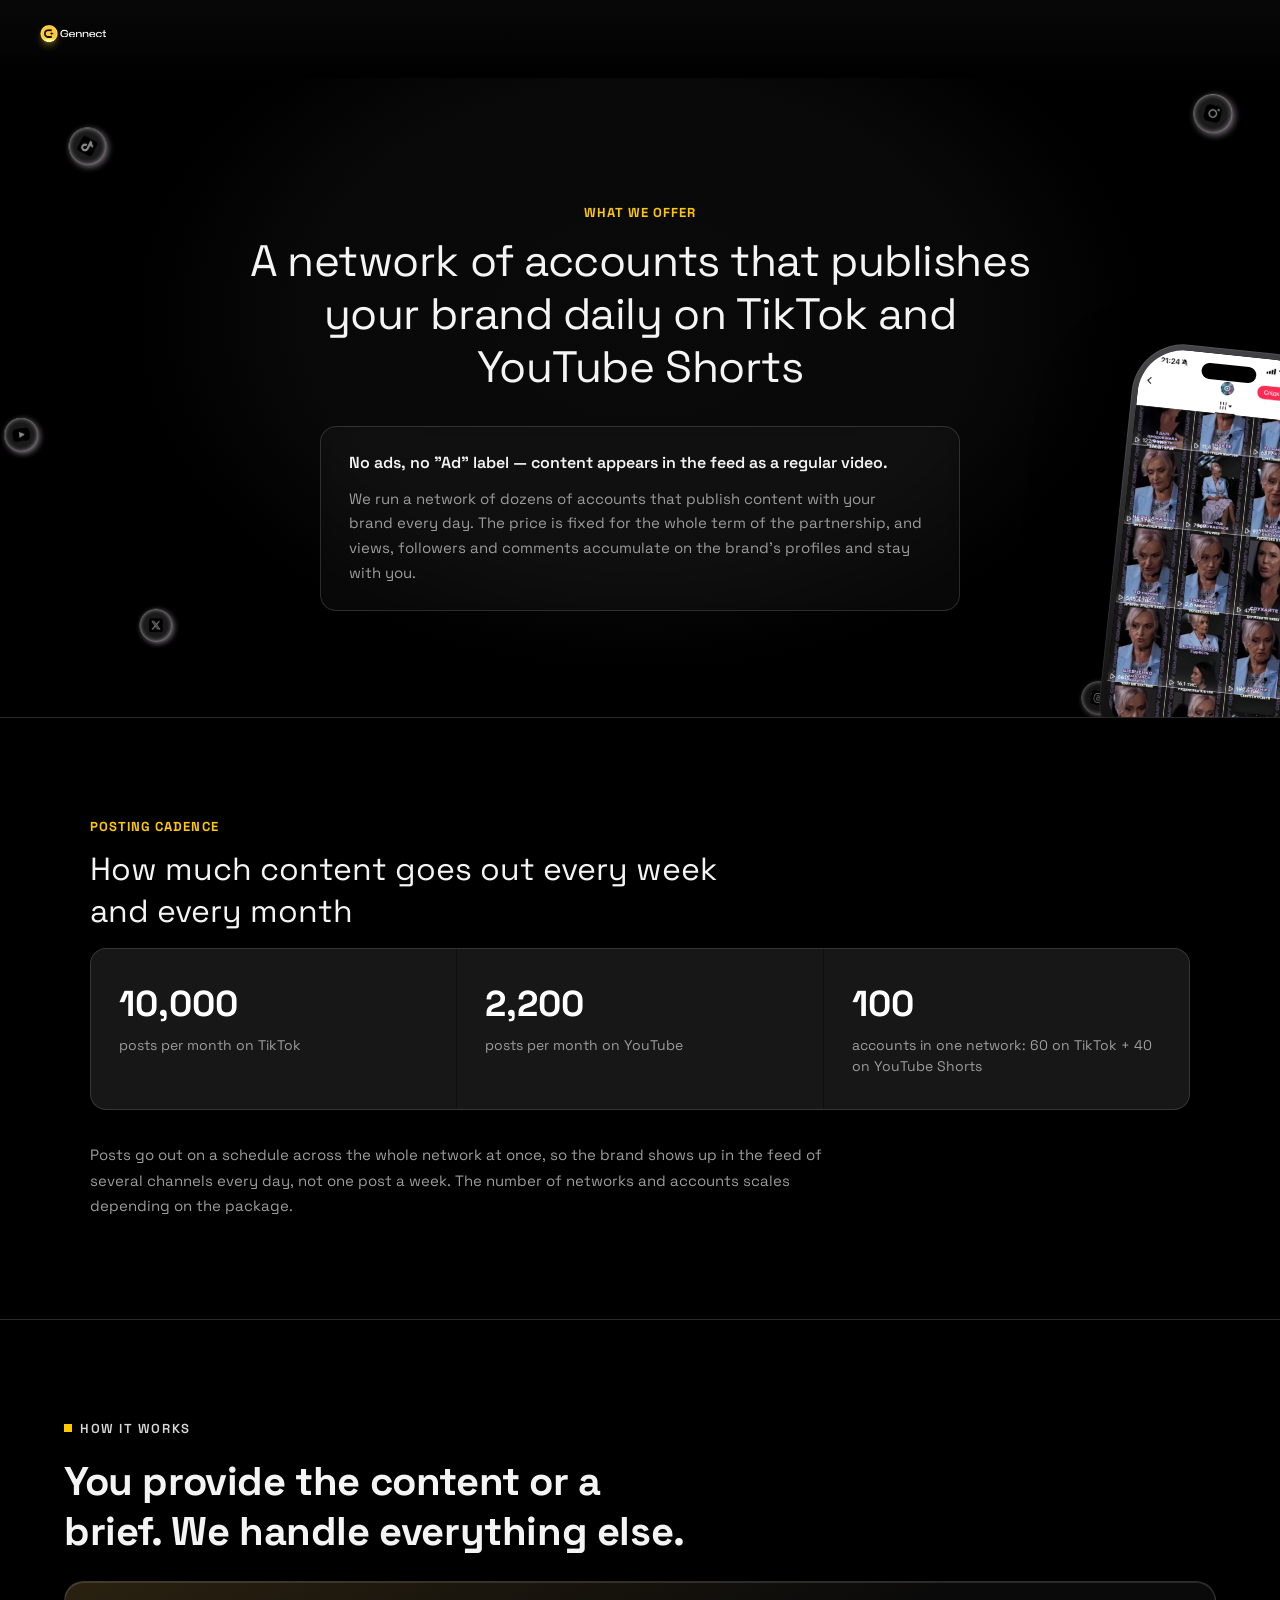
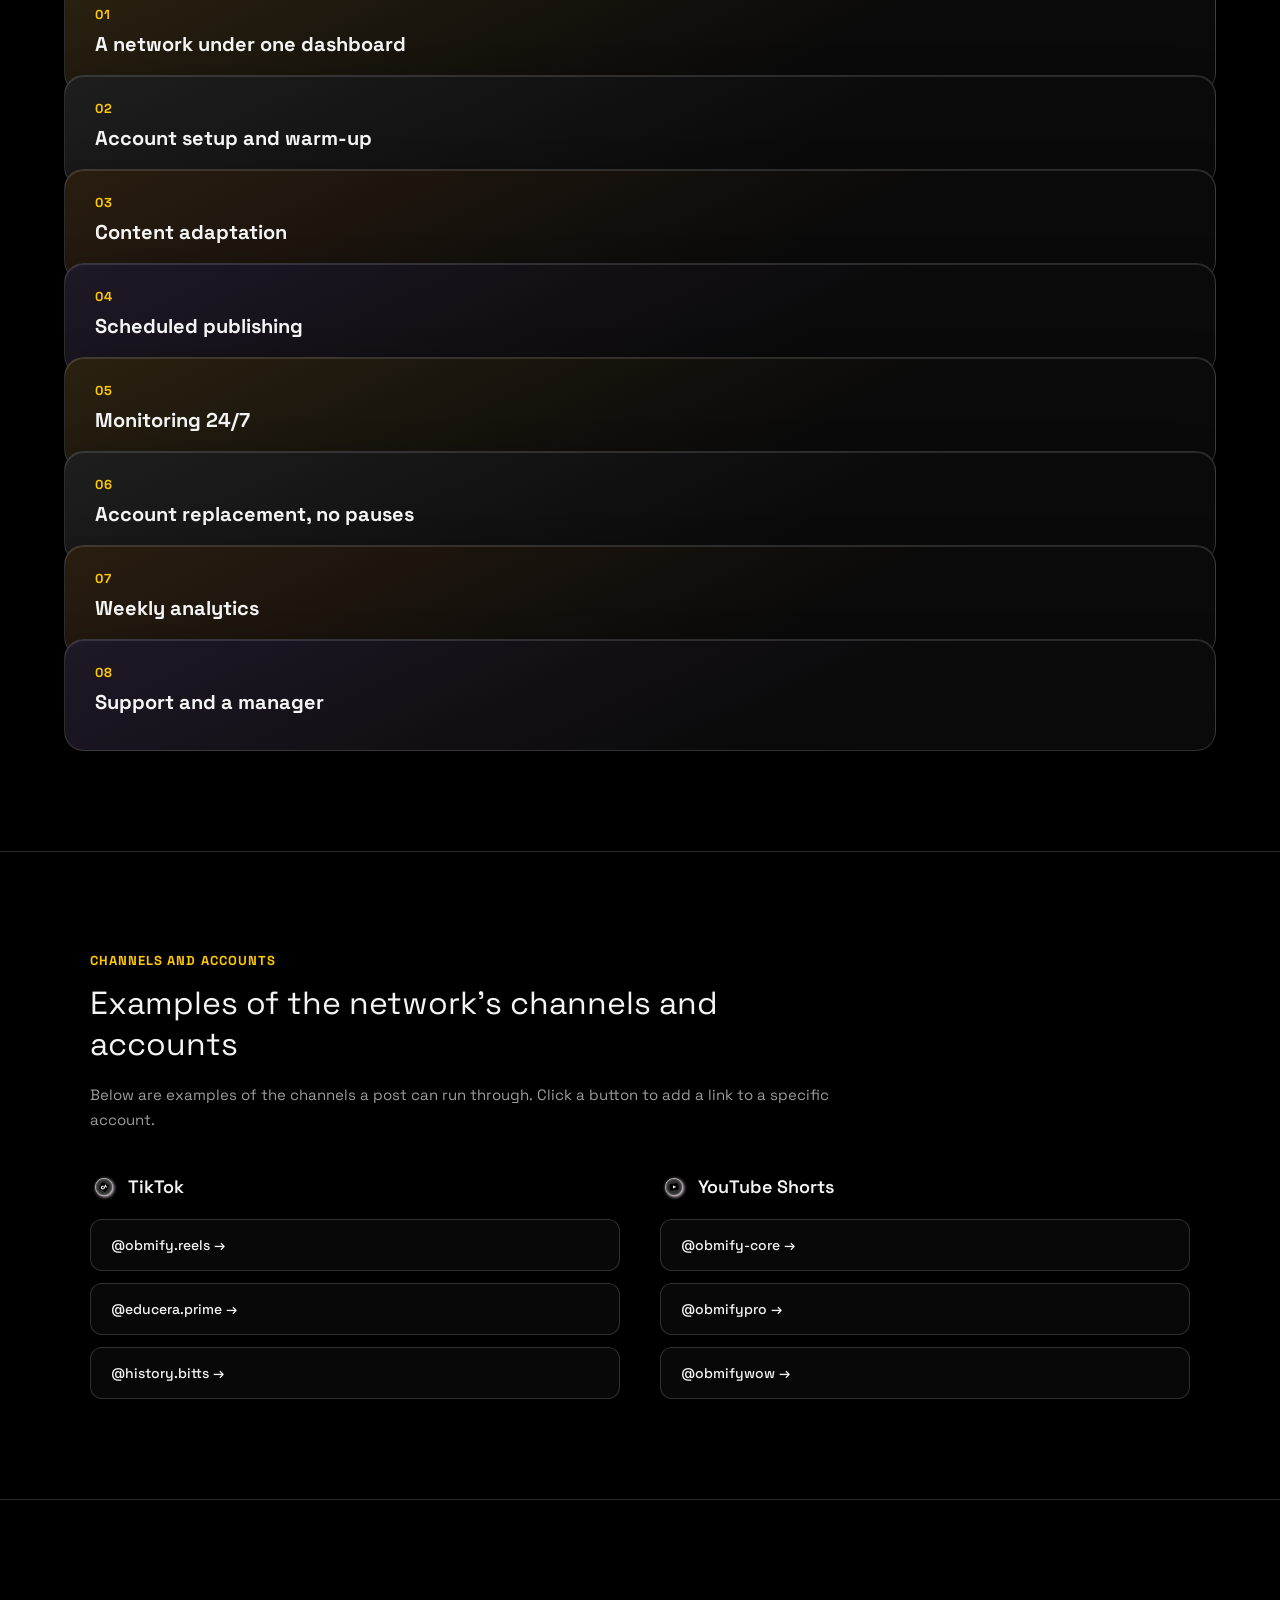
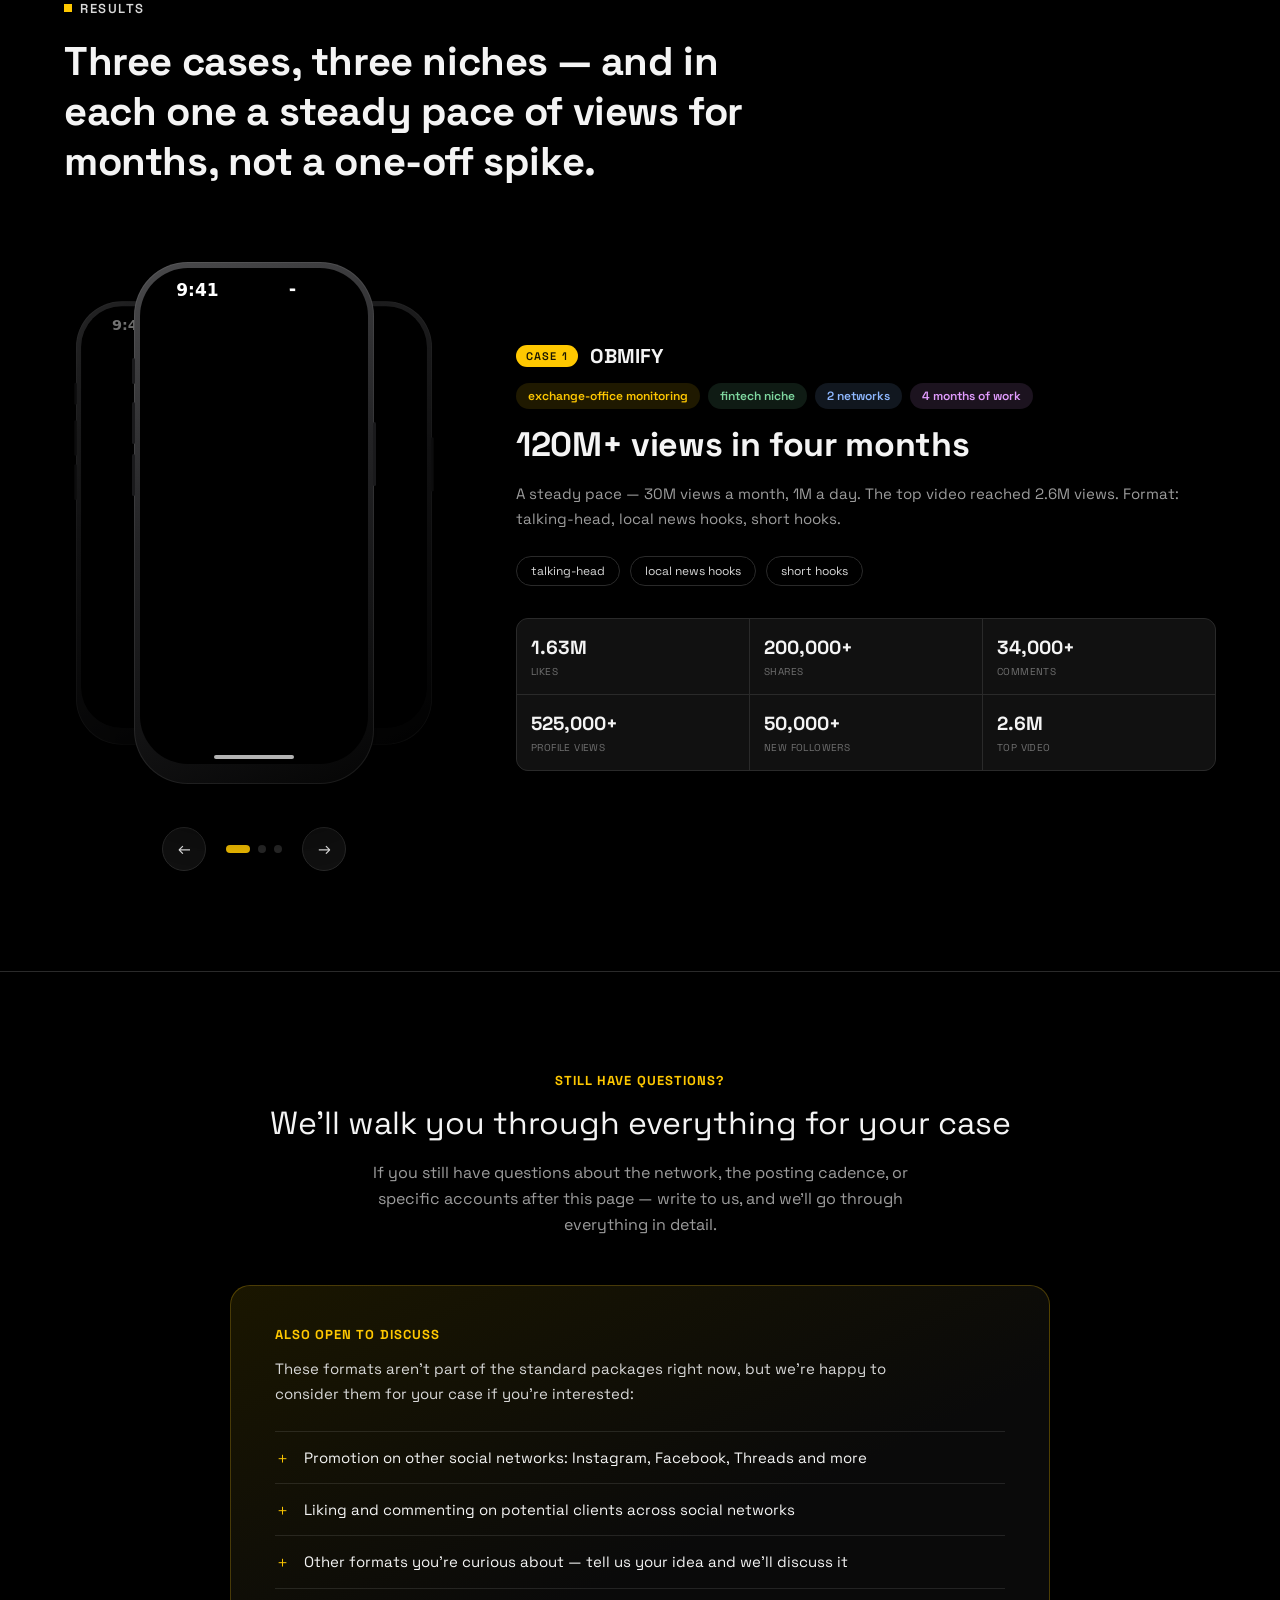
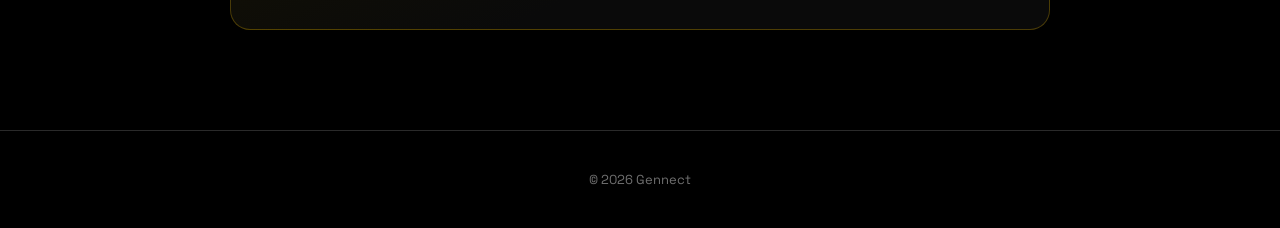
==== index.html @ 27c01707 "Move site to repo root for GitHub Pages" ====
<!DOCTYPE html>
<html lang="en">
<head>
<meta charset="utf-8">
<meta name="viewport" content="width=device-width, initial-scale=1">
<title>Gennect — TikTok &amp; YouTube Shorts Promotion Network</title>
<link rel="preconnect" href="https://fonts.googleapis.com">
<link rel="preconnect" href="https://fonts.gstatic.com" crossorigin>
<link href="https://fonts.googleapis.com/css2?family=Space+Grotesk:wght@400;500;600;700&display=swap" rel="stylesheet">
<link rel="stylesheet" href="styles.css">
</head>
<body>
<div class="page">

  <header class="gpe-header">
    <div class="header-inner">
      <img src="assets/logo.png" alt="Gennect" class="logo">
    </div>
  </header>

  <!-- HERO -->
  <section class="gpe-hero">
    <div class="hero-video-wrap">
      <video src="assets/hero-orb.mp4" autoplay loop muted playsinline class="hero-video"></video>
    </div>
    <div class="hero-icons" id="heroIcons">
      <div class="hero-icon" data-id="icon-tt"><img src="assets/icon-tt.png" alt=""></div>
      <div class="hero-icon" data-id="icon-ig"><img src="assets/icon-ig.png" alt=""></div>
      <div class="hero-icon" data-id="icon-yt"><img src="assets/icon-yt.png" alt=""></div>
      <div class="hero-icon" data-id="icon-fb"><img src="assets/icon-fb.png" alt=""></div>
      <div class="hero-icon" data-id="icon-x"><img src="assets/icon-x.png" alt=""></div>
      <div class="hero-icon" data-id="icon-threads"><img src="assets/icon-threads.png" alt=""></div>
    </div>
    <div class="hero-fade"></div>

    <div class="hero-phone-mock">
      <div class="ios-device" data-dark="true">
        <div class="ios-dynamic-island"></div>
        <div class="ios-status-bar">
          <span class="ios-time">9:41</span>
          <div class="ios-status-icons">
            <svg width="19" height="12" viewBox="0 0 19 12"><rect x="0" y="7.5" width="3.2" height="4.5" rx="0.7" fill="#fff"/><rect x="4.8" y="5" width="3.2" height="7" rx="0.7" fill="#fff"/><rect x="9.6" y="2.5" width="3.2" height="9.5" rx="0.7" fill="#fff"/><rect x="14.4" y="0" width="3.2" height="12" rx="0.7" fill="#fff"/></svg>
            <svg width="17" height="12" viewBox="0 0 17 12"><path d="M8.5 3.2C10.8 3.2 12.9 4.1 14.4 5.6L15.5 4.5C13.7 2.7 11.2 1.5 8.5 1.5C5.8 1.5 3.3 2.7 1.5 4.5L2.6 5.6C4.1 4.1 6.2 3.2 8.5 3.2Z" fill="#fff"/><path d="M8.5 6.8C9.9 6.8 11.1 7.3 12 8.2L13.1 7.1C11.8 5.9 10.2 5.1 8.5 5.1C6.8 5.1 5.2 5.9 3.9 7.1L5 8.2C5.9 7.3 7.1 6.8 8.5 6.8Z" fill="#fff"/><circle cx="8.5" cy="10.5" r="1.5" fill="#fff"/></svg>
            <svg width="27" height="13" viewBox="0 0 27 13"><rect x="0.5" y="0.5" width="23" height="12" rx="3.5" stroke="#fff" stroke-opacity="0.35" fill="none"/><rect x="2" y="2" width="20" height="9" rx="2" fill="#fff"/><path d="M25 4.5V8.5C25.8 8.2 26.5 7.2 26.5 6.5C26.5 5.8 25.8 4.8 25 4.5Z" fill="#fff" fill-opacity="0.4"/></svg>
          </div>
        </div>
        <div class="ios-content">
          <img src="assets/hero-phone-screenshot.png" alt="Gennect app screenshot">
        </div>
        <div class="ios-home-indicator"><span></span></div>
      </div>
    </div>

    <div class="hero-copy">
      <div class="eyebrow">WHAT WE OFFER</div>
      <h1 class="gpe-hero-h1">A network of accounts that publishes your brand daily on TikTok and YouTube Shorts</h1>
      <div class="hero-quote">
        <p class="hero-quote-lead">No ads, no "Ad" label — content appears in the feed as a regular video.</p>
        <p class="hero-quote-body">We run a network of dozens of accounts that publish content with your brand every day. The price is fixed for the whole term of the partnership, and views, followers and comments accumulate on the brand's profiles and stay with you.</p>
      </div>
    </div>
  </section>

  <!-- CADENCE -->
  <section class="gpe-section cadence-section">
    <div class="section-inner">
      <div class="eyebrow">POSTING CADENCE</div>
      <h2 class="section-h2 cadence-h2">How much content goes out every week and every month</h2>
      <div class="gpe-grid-3 cadence-grid">
        <div class="cadence-card">
          <div class="cadence-num">10,000</div>
          <div class="cadence-label">posts per month on TikTok</div>
        </div>
        <div class="cadence-card">
          <div class="cadence-num">2,200</div>
          <div class="cadence-label">posts per month on YouTube</div>
        </div>
        <div class="cadence-card">
          <div class="cadence-num">100</div>
          <div class="cadence-label">accounts in one network: 60 on TikTok + 40 on YouTube Shorts</div>
        </div>
      </div>
      <p class="cadence-footnote">Posts go out on a schedule across the whole network at once, so the brand shows up in the feed of several channels every day, not one post a week. The number of networks and accounts scales depending on the package.</p>
    </div>
  </section>

  <!-- HOW IT WORKS -->
  <section id="how" class="gpe-section how-section">
    <div class="section-inner-wide">
      <div class="how-head">
        <div class="kicker"><span class="kicker-dot"></span><span class="kicker-text">HOW IT WORKS</span></div>
        <h2 class="section-h2-lg">You provide the content or a brief. We handle everything else.</h2>
      </div>
      <div class="how-stack" id="howStack"></div>
    </div>
  </section>

  <!-- CHANNELS -->
  <section class="gpe-section channels-section">
    <div class="section-inner">
      <div class="eyebrow">CHANNELS AND ACCOUNTS</div>
      <h2 class="section-h2 cadence-h2">Examples of the network's channels and accounts</h2>
      <p class="channels-desc">Below are examples of the channels a post can run through. Click a button to add a link to a specific account.</p>
      <div class="gpe-grid-2 channels-grid">
        <div>
          <div class="channel-head"><img src="assets/icon-tt.png" alt=""><span>TikTok</span></div>
          <div class="channel-links">
            <a href="https://www.tiktok.com/@obmify.reels" target="_blank" rel="noopener noreferrer">@obmify.reels →</a>
            <a href="https://www.tiktok.com/@educera.prime" target="_blank" rel="noopener noreferrer">@educera.prime →</a>
            <a href="https://www.tiktok.com/@history.bitts" target="_blank" rel="noopener noreferrer">@history.bitts →</a>
          </div>
        </div>
        <div>
          <div class="channel-head"><img src="assets/icon-yt.png" alt=""><span>YouTube Shorts</span></div>
          <div class="channel-links">
            <a href="https://youtube.com/@obmify-core?si=LIQifD5f63Yjq5cV" target="_blank" rel="noopener noreferrer">@obmify-core →</a>
            <a href="https://youtube.com/@obmifypro" target="_blank" rel="noopener noreferrer">@obmifypro →</a>
            <a href="https://youtube.com/@obmifywow" target="_blank" rel="noopener noreferrer">@obmifywow →</a>
          </div>
        </div>
      </div>
    </div>
  </section>

  <!-- CASES -->
  <section id="cases" class="gpe-section cases-section">
    <div class="section-inner-wide">
      <div class="kicker"><span class="kicker-dot"></span><span class="kicker-text">RESULTS</span></div>
      <h2 class="section-h2-lg cases-h2">Three cases, three niches — and in each one a steady pace of views for months, not a one-off spike.</h2>

      <div class="gpe-cases-grid">
        <div>
          <div class="phones-stage" id="phonesStage"></div>
          <div class="cases-nav">
            <button class="nav-btn" id="prevCase" aria-label="Previous case">←</button>
            <div class="dots" id="dots"></div>
            <button class="nav-btn" id="nextCase" aria-label="Next case">→</button>
          </div>
        </div>

        <div class="case-detail" id="caseDetail"></div>
      </div>
    </div>
  </section>

  <!-- CLOSING CTA -->
  <section class="gpe-section closing-section">
    <div class="closing-intro">
      <div class="eyebrow">STILL HAVE QUESTIONS?</div>
      <h2 class="section-h2 cadence-h2">We'll walk you through everything for your case</h2>
      <p class="closing-desc">If you still have questions about the network, the posting cadence, or specific accounts after this page — write to us, and we'll go through everything in detail.</p>
    </div>
    <div class="closing-card">
      <div class="eyebrow">ALSO OPEN TO DISCUSS</div>
      <p class="closing-card-desc">These formats aren't part of the standard packages right now, but we're happy to consider them for your case if you're interested:</p>
      <div class="closing-list">
        <div class="closing-item"><span class="plus">＋</span><span>Promotion on other social networks: Instagram, Facebook, Threads and more</span></div>
        <div class="closing-item"><span class="plus">＋</span><span>Liking and commenting on potential clients across social networks</span></div>
        <div class="closing-item closing-item-last"><span class="plus">＋</span><span>Other formats you're curious about — tell us your idea and we'll discuss it</span></div>
      </div>
    </div>
  </section>

  <footer class="footer">
    <div class="footer-copy">© 2026 Gennect</div>
  </footer>

</div>
<script src="script.js"></script>
</body>
</html>
---- styles.css ----
:root {
  --bg: #0A0A0A;
  --card: #151515;
  --border: #2A2A2A;
  --accent: #FFC800;
  --accent-hover: #FFDD4D;
  --text-1: #F4F4F4;
  --text-2: #CFCFCF;
  --text-3: #9C9C9C;
  --text-4: #6F6F6F;
}

* { box-sizing: border-box; font-family: 'Space Grotesk', sans-serif; }

html { scroll-behavior: smooth; }

body {
  margin: 0;
  background: #000000;
  overflow-x: hidden;
}

a { color: var(--accent); text-decoration: none; }
a:hover { color: var(--accent-hover); }
::selection { background: rgba(255, 200, 0, 0.35); }

@keyframes gpeCaseIn {
  from { opacity: 0; transform: translateY(14px); }
  to { opacity: 1; transform: translateY(0); }
}

.page { background: #000000; color: var(--text-1); min-height: 100vh; }

.eyebrow {
  font-size: 13px;
  font-weight: 700;
  letter-spacing: 0.08em;
  color: var(--accent);
  margin-bottom: 14px;
}

.kicker { display: flex; align-items: center; gap: 8px; margin-bottom: 20px; }
.kicker-dot { width: 8px; height: 8px; background: var(--accent); display: inline-block; }
.kicker-text { font-size: 13px; font-weight: 600; letter-spacing: 0.12em; color: #D8D8D8; }

.gpe-grid-3 { display: grid; grid-template-columns: repeat(3, 1fr); }
.gpe-grid-2 { display: grid; grid-template-columns: 1fr 1fr; }
.gpe-cases-grid { display: grid; grid-template-columns: 380px 1fr; gap: 72px; align-items: center; }

.section-inner { max-width: 1100px; margin: 0 auto; }
.section-inner-wide { max-width: 1280px; margin: 0 auto; }

.gpe-section { padding: 100px 64px; }

.section-h2 {
  font-size: 32px;
  font-weight: 400;
  margin: 0 0 40px;
  max-width: 640px;
  line-height: 1.3;
}
.cadence-h2 { margin-bottom: 16px; }

.section-h2-lg {
  font-size: 40px;
  font-weight: 700;
  letter-spacing: -0.01em;
  margin: 0;
  max-width: 640px;
  line-height: 1.25;
  text-wrap: pretty;
}

/* HEADER */
.gpe-header {
  position: sticky;
  top: 0;
  z-index: 20;
  padding: 0 32px;
  background: linear-gradient(to bottom, rgba(10, 10, 10, 0.7) 0%, rgba(10, 10, 10, 0.4) 60%, transparent 100%);
  backdrop-filter: blur(6px);
}
.header-inner {
  max-width: 1280px;
  margin: 0 auto;
  display: flex;
  align-items: center;
  justify-content: space-between;
  padding: 22px 0;
  flex-wrap: wrap;
  gap: 12px;
}
.logo { height: 34px; width: auto; object-fit: contain; display: block; pointer-events: none; }

/* HERO */
.gpe-hero {
  position: relative;
  padding: 120px 32px 100px;
  min-height: 640px;
  display: flex;
  align-items: center;
  justify-content: center;
  text-align: center;
  border-bottom: 1px solid var(--border);
  overflow: hidden;
}
.hero-video-wrap {
  position: absolute;
  top: 0;
  left: 50%;
  width: 1400px;
  height: 100%;
  transform: translateX(-50%);
  overflow: hidden;
  pointer-events: none;
  z-index: 0;
}
.hero-video { width: 100%; height: 100%; object-fit: cover; object-position: center; }
.hero-icons { position: absolute; top: 0; left: 0; width: 100%; height: 100%; pointer-events: none; z-index: 0; }
.hero-icon {
  position: absolute;
  will-change: transform;
}
.hero-icon img { width: 100%; height: 100%; display: block; opacity: 0.55; }
.hero-fade {
  position: absolute;
  top: -40px;
  left: 50%;
  width: 1100px;
  height: 800px;
  transform: translateX(-50%);
  background: radial-gradient(ellipse 52% 50% at 50% 35%, rgba(10, 10, 10, 0.97) 0%, rgba(10, 10, 10, 0.85) 60%, transparent 88%);
  pointer-events: none;
  z-index: 0;
}
.hero-phone-mock {
  position: absolute;
  right: -25px;
  bottom: -43px;
  width: 190px;
  box-sizing: border-box;
  padding: 6px;
  border-radius: 52px;
  background: linear-gradient(155deg, #4a4a4c, #232325 45%, #050505 100%);
  box-shadow: 0 40px 80px rgba(0, 0, 0, 0.55), inset 0 0 0 1px rgba(255, 255, 255, 0.08);
  transform: rotate(6deg);
  z-index: 1;
  pointer-events: none;
  aspect-ratio: 190 / 412;
}
.hero-copy { position: relative; z-index: 1; max-width: 820px; margin: 0 auto; }
.gpe-hero-h1 {
  font-size: 44px;
  line-height: 1.2;
  font-weight: 400;
  letter-spacing: -0.01em;
  margin: 0;
  text-wrap: pretty;
}
.hero-quote {
  margin: 32px auto 0;
  max-width: 640px;
  padding: 24px 28px;
  border: 1px solid rgba(255, 255, 255, 0.14);
  border-radius: 16px;
  background: rgba(255, 255, 255, 0.03);
  backdrop-filter: blur(6px);
  text-align: left;
}
.hero-quote-lead { font-size: 16px; font-weight: 600; line-height: 1.5; color: var(--text-1); margin: 0 0 12px; text-wrap: pretty; }
.hero-quote-body { font-size: 15px; font-weight: 400; line-height: 1.65; color: var(--text-3); margin: 0; text-wrap: pretty; }

/* iOS device frame */
.ios-device {
  width: 100%;
  aspect-ratio: 402 / 874;
  border-radius: 46px;
  overflow: hidden;
  position: relative;
  background: #000;
  font-family: -apple-system, system-ui, sans-serif;
  -webkit-font-smoothing: antialiased;
}
.ios-dynamic-island {
  position: absolute;
  top: 2.5%;
  left: 50%;
  transform: translateX(-50%);
  width: 31%;
  height: 4.2%;
  border-radius: 24px;
  background: #000;
  z-index: 50;
}
.ios-status-bar {
  position: absolute;
  top: 0; left: 0; right: 0;
  z-index: 10;
  display: flex;
  gap: 25%;
  align-items: center;
  justify-content: center;
  padding: 5% 6% 4.3%;
  box-sizing: border-box;
}
.ios-time { font-family: -apple-system, "SF Pro", system-ui; font-weight: 590; font-size: clamp(9px, 4.2vw, 17px); line-height: 22px; color: #fff; }
.ios-status-icons { display: flex; align-items: center; gap: 4%; }
.ios-status-icons svg { width: 12%; height: auto; max-width: 27px; }
.ios-content { position: absolute; inset: 0; }
.ios-content img, .ios-content video { width: 100%; height: 100%; object-fit: cover; display: block; }
.ios-home-indicator {
  position: absolute; bottom: 0; left: 0; right: 0; z-index: 60;
  height: 8%; display: flex; justify-content: center; align-items: flex-end;
  padding-bottom: 2%; pointer-events: none;
}
.ios-home-indicator span { width: 35%; height: 4px; border-radius: 100px; background: rgba(255, 255, 255, 0.7); display: block; }

/* CADENCE */
.cadence-section { border-bottom: 1px solid var(--border); }
.cadence-grid {
  gap: 1px;
  background: rgba(255, 255, 255, 0.06);
  border: 1px solid rgba(255, 255, 255, 0.16);
  border-radius: 16px;
  overflow: hidden;
}
.cadence-card { background: rgba(255, 255, 255, 0.03); padding: 32px 28px; }
.cadence-num { font-size: 36px; font-weight: 700; color: #FFFFFF; }
.cadence-label { font-size: 14px; color: var(--text-3); margin-top: 8px; line-height: 1.5; }
.cadence-footnote { font-size: 15px; line-height: 1.7; color: var(--text-3); max-width: 760px; margin: 32px 0 0; }

/* HOW IT WORKS */
.how-section { position: relative; border-bottom: 1px solid var(--border); background: #000000; }
.how-head { margin-bottom: 24px; }
.how-stack { display: flex; flex-direction: column; margin-top: 24px; }
.how-item {
  position: relative;
  border-radius: 20px;
  border: 1px solid rgba(255, 255, 255, 0.14);
  box-shadow: 0 20px 40px rgba(0, 0, 0, 0.6), inset 0 1px 0 rgba(255, 255, 255, 0.12);
  overflow: hidden;
  transition: height 0.4s cubic-bezier(.22, .9, .32, 1);
  cursor: pointer;
  height: 112px;
}
.how-item-inner { padding: 24px 30px; box-sizing: border-box; display: flex; align-items: flex-start; gap: 32px; }
.how-text { flex: 1 1 380px; min-width: 0; }
.how-num-row { display: flex; align-items: center; gap: 12px; margin-bottom: 8px; }
.how-num { font-size: 13px; font-weight: 700; letter-spacing: 0.06em; color: var(--accent); }
.how-title { font-size: 20px; font-weight: 700; color: var(--text-1); margin: 0; line-height: 1.3; }
.how-desc { font-size: 15px; line-height: 1.6; color: var(--text-3); margin: 12px 0 0; max-width: 680px; opacity: 0; transition: opacity 0.3s ease; }
.how-video-wrap {
  flex: 0 0 260px; width: 260px; height: 190px; border-radius: 14px; overflow: hidden;
  display: flex; align-items: center; justify-content: center; opacity: 0; transition: opacity 0.35s ease;
}
.how-video-wrap video { width: 100%; height: 100%; object-fit: contain; mix-blend-mode: screen; }
.how-item.is-open .how-desc,
.how-item.is-open .how-video-wrap { opacity: 1; }

/* CHANNELS */
.channels-section { border-bottom: 1px solid var(--border); }
.channels-desc { font-size: 15px; line-height: 1.7; color: var(--text-3); max-width: 760px; margin: 0 0 40px; }
.channels-grid { gap: 40px; }
.channel-head { display: flex; align-items: center; gap: 10px; margin-bottom: 18px; }
.channel-head img { width: 28px; height: 28px; }
.channel-head span { font-size: 18px; font-weight: 600; }
.channel-links { display: flex; flex-direction: column; gap: 12px; }
.channel-links a {
  display: block; padding: 16px 20px; border: 1px solid rgba(255, 255, 255, 0.16);
  border-radius: 12px; background: rgba(255, 255, 255, 0.03); color: var(--text-1);
  font-size: 14px; font-weight: 500;
}
.channel-links a:hover { border-color: rgba(255, 200, 0, 0.4); color: var(--accent); }

/* CASES */
.cases-section { position: relative; background: #000000; overflow: hidden; }
.cases-h2 { margin: 0 0 56px; max-width: 700px; }
.phones-stage { position: relative; height: 560px; }
.case-phone {
  position: absolute; top: 50%; left: 50%;
  width: 240px; height: 522px; box-sizing: border-box; padding: 6px; border-radius: 54px;
  background: linear-gradient(155deg, #4a4a4c, #232325 45%, #050505 100%);
  box-shadow: 0 40px 80px rgba(0, 0, 0, 0.55), inset 0 0 0 1px rgba(255, 255, 255, 0.08);
  transition: transform 0.5s cubic-bezier(.22, .9, .32, 1), opacity 0.5s ease;
}
.case-phone .ios-device { border-radius: 48px; }
.case-btn-wrap { left: -2px; }
.case-phone-notch { position: absolute; border-radius: 2px; background: #1a1a1c; }
.notch-1 { left: -2px; top: 96px; width: 3px; height: 26px; box-shadow: -1px 0 1px rgba(0,0,0,0.4); }
.notch-2 { left: -2px; top: 140px; width: 3px; height: 42px; box-shadow: -1px 0 1px rgba(0,0,0,0.4); }
.notch-3 { left: -2px; top: 192px; width: 3px; height: 42px; box-shadow: -1px 0 1px rgba(0,0,0,0.4); }
.notch-4 { right: -2px; top: 160px; width: 3px; height: 64px; box-shadow: 1px 0 1px rgba(0,0,0,0.4); }

.cases-nav { display: flex; align-items: center; justify-content: center; gap: 20px; margin-top: 24px; }
.nav-btn {
  width: 44px; height: 44px; border-radius: 50%; border: 1px solid var(--border);
  background: #111; color: var(--text-1); font-size: 16px; cursor: pointer;
  display: flex; align-items: center; justify-content: center;
}
.nav-btn:hover { border-color: var(--accent); color: var(--accent); }
.dots { display: flex; gap: 8px; }
.dot { height: 8px; border-radius: 999px; border: none; cursor: pointer; padding: 0; transition: all 0.3s ease; background: var(--border); width: 8px; }
.dot.is-active { background: var(--accent); width: 24px; }

.case-detail { min-width: 0; animation: gpeCaseIn 0.5s cubic-bezier(.22, .9, .32, 1); }
.case-top-row { display: flex; align-items: center; gap: 12px; flex-wrap: wrap; margin-bottom: 14px; }
.case-label { font-size: 11px; font-weight: 600; letter-spacing: 0.1em; color: #1A1600; background: var(--accent); padding: 4px 10px; border-radius: 999px; }
.case-name { font-size: 20px; font-weight: 700; }
.case-meta-row { display: flex; gap: 8px; flex-wrap: wrap; margin-bottom: 14px; }
.case-meta-pill { font-size: 12px; font-weight: 600; padding: 5px 12px; border-radius: 999px; }
.case-headline { font-size: 34px; font-weight: 700; margin: 0 0 16px; letter-spacing: -0.01em; text-wrap: pretty; }
.case-desc { font-size: 15px; line-height: 1.65; color: var(--text-3); margin: 0 0 24px; text-wrap: pretty; }
.case-tags { display: flex; gap: 10px; flex-wrap: wrap; margin-bottom: 32px; }
.case-tag { font-size: 12px; color: #D8D8D8; border: 1px solid var(--border); border-radius: 999px; padding: 6px 14px; }
.case-metrics {
  display: grid; grid-template-columns: repeat(3, minmax(0, 1fr)); gap: 1px;
  background: var(--border); border: 1px solid var(--border); border-radius: 12px; overflow: hidden;
}
.case-metric { min-width: 0; background: #111; padding: 16px 14px; }
.case-metric-value { font-size: 19px; font-weight: 700; color: var(--text-1); }
.case-metric-label { font-size: 10px; letter-spacing: 0.04em; color: var(--text-4); margin-top: 5px; line-height: 1.3; }

/* CLOSING */
.closing-section { border-top: 1px solid var(--border); }
.closing-intro { max-width: 820px; margin: 0 auto; text-align: center; }
.closing-intro .cadence-h2 { margin: 0 0 16px; max-width: none; }
.closing-desc { font-size: 16px; line-height: 1.6; color: var(--text-3); margin: 0 auto 48px; max-width: 560px; text-wrap: pretty; }
.closing-card {
  max-width: 820px; margin: 0 auto; border: 1px solid rgba(255, 200, 0, 0.25); border-radius: 20px;
  background: linear-gradient(155deg, #1A1600 0%, #0A0A0A 65%); padding: 40px 44px; text-align: left;
}
.closing-card-desc { font-size: 15px; line-height: 1.65; color: #D8D8D8; margin: 0 0 24px; max-width: 640px; text-wrap: pretty; }
.closing-list { display: flex; flex-direction: column; }
.closing-item { display: flex; gap: 14px; padding: 14px 0; border-top: 1px solid rgba(255, 255, 255, 0.1); font-size: 15px; line-height: 1.55; color: var(--text-1); }
.closing-item-last { border-bottom: 1px solid rgba(255, 255, 255, 0.1); }
.plus { color: var(--accent); font-size: 15px; }

/* FOOTER */
.footer { padding: 40px 64px; border-top: 1px solid var(--border); text-align: center; }
.footer-copy { font-size: 13px; color: var(--text-4); }

@media (max-width: 900px) {
  .gpe-grid-3, .gpe-grid-2, .gpe-cases-grid { grid-template-columns: 1fr !important; }
  .gpe-section { padding: 64px 28px !important; }
  .gpe-hero-h1 { font-size: 34px !important; }
  .how-item-inner { flex-wrap: wrap; }
}

@media (max-width: 640px) {
  .gpe-section { padding: 48px 18px !important; }
  .gpe-hero-h1 { font-size: 26px !important; }
  .gpe-header { padding: 0 16px !important; }
}
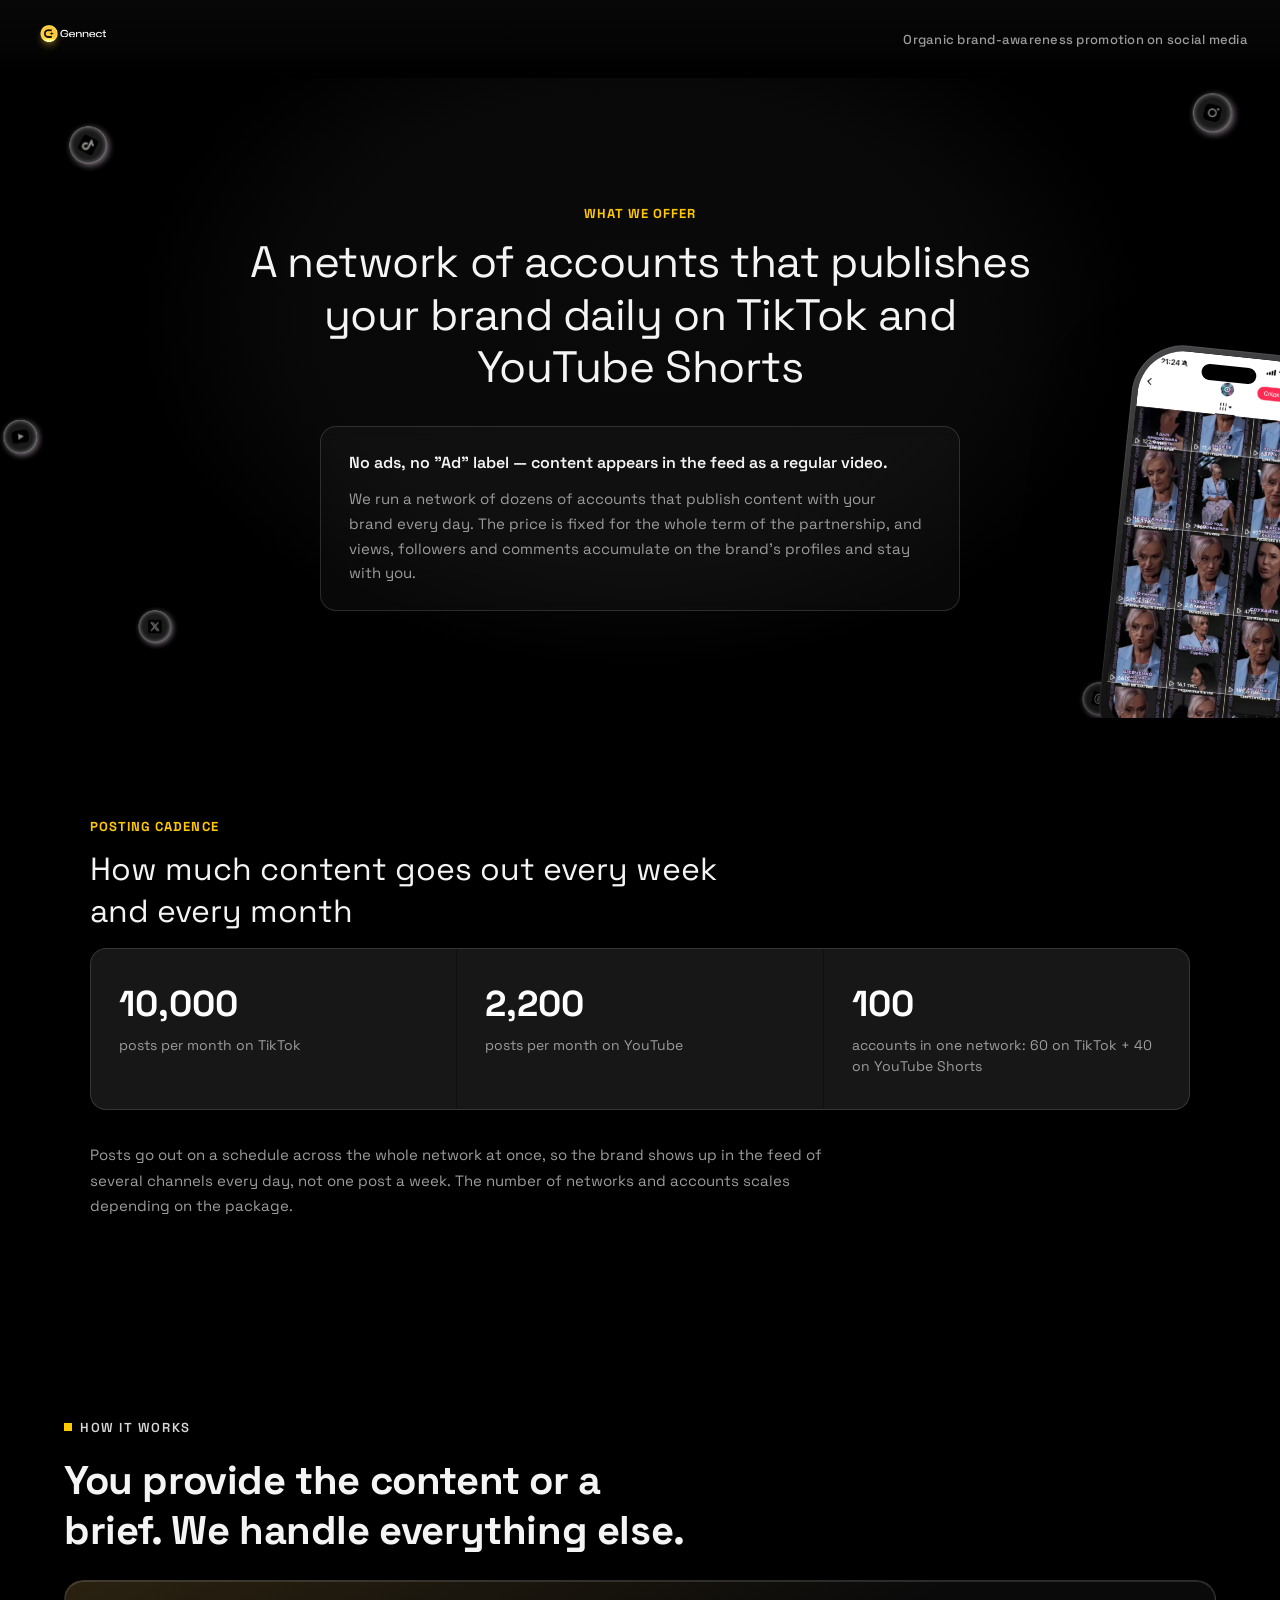
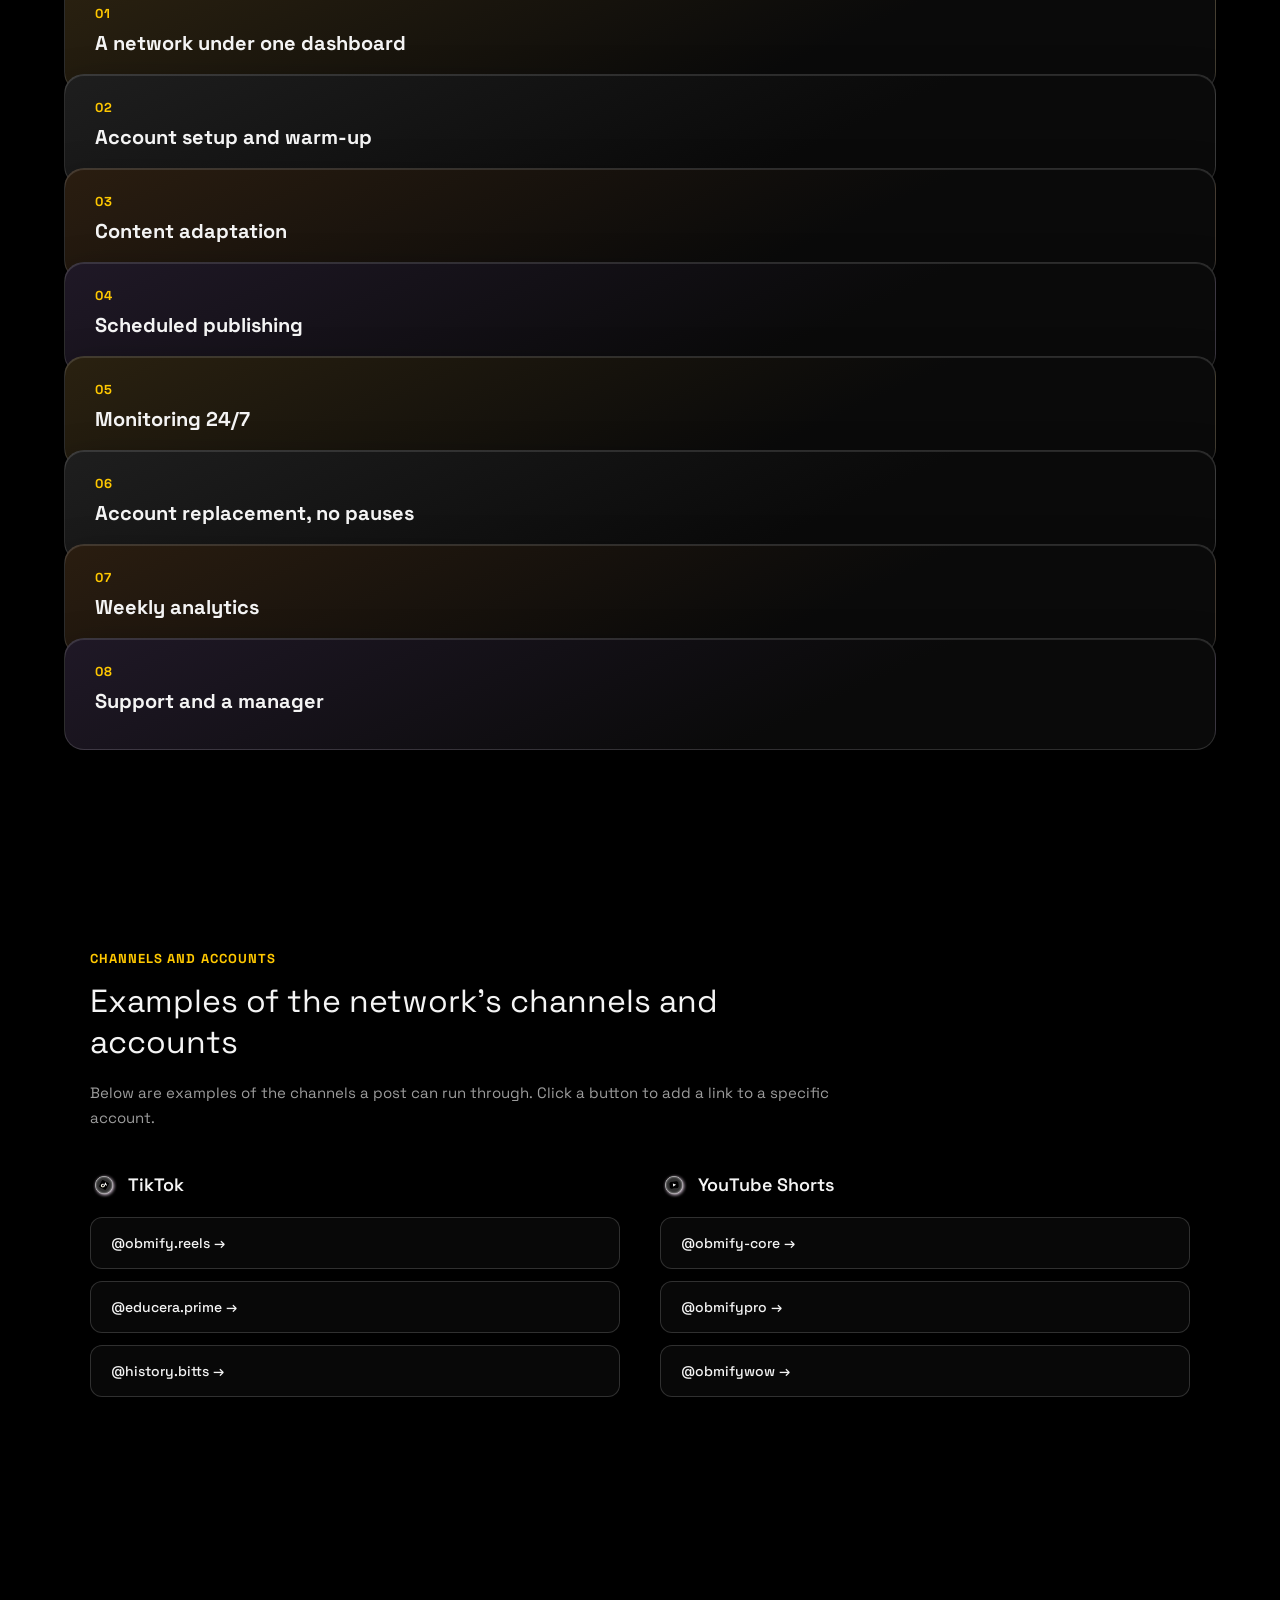
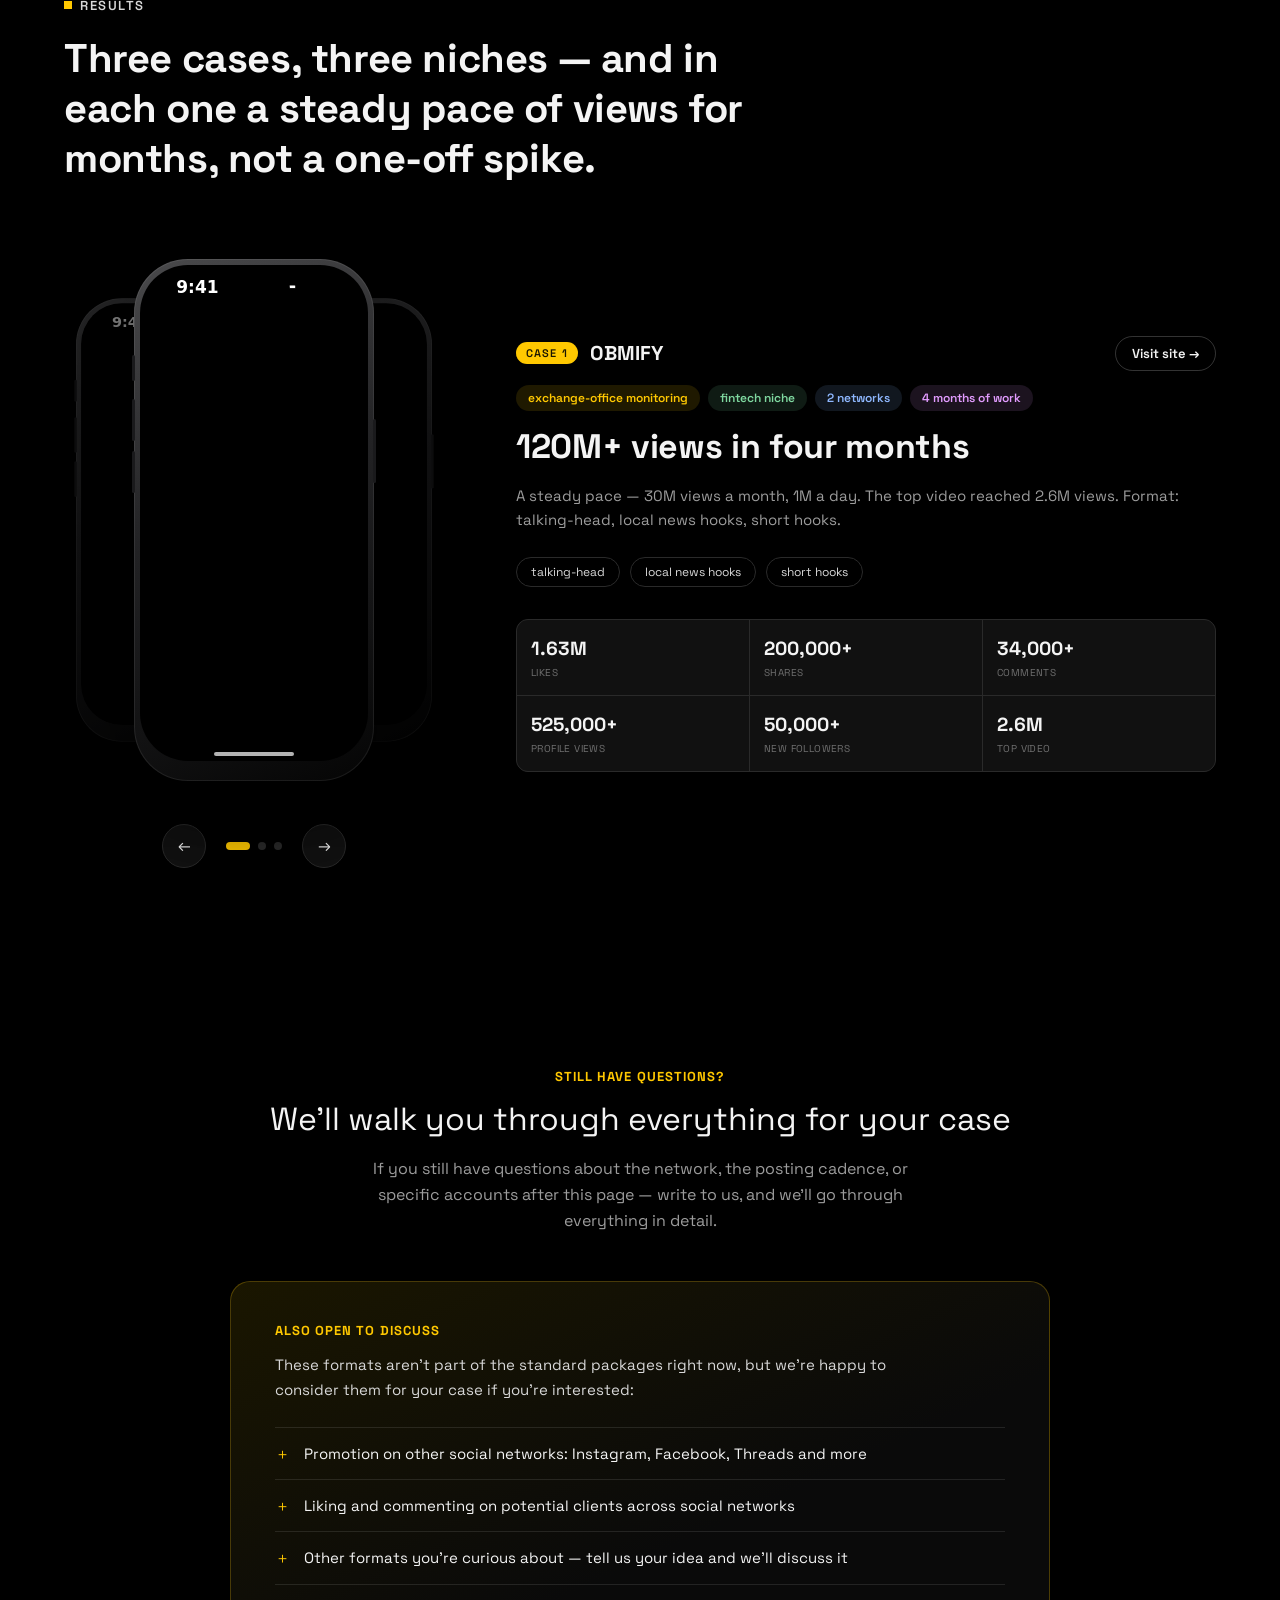
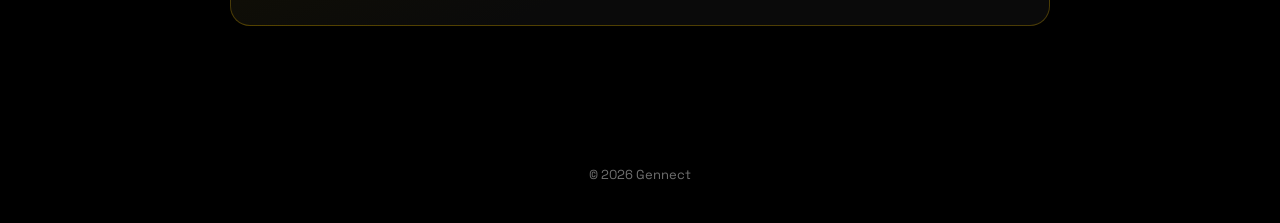
==== commit a4bdad9b: "Add tagline to sticky header 'Organic brand-awareness promotion on social media' next to the logo, r" ====
--- a/index.html
+++ b/index.html
@@ -15,6 +15,7 @@
   <header class="gpe-header">
     <div class="header-inner">
       <img src="assets/logo.png" alt="Gennect" class="logo">
+      <span class="header-tagline">Organic brand-awareness promotion on social media</span>
     </div>
   </header>
 
--- a/styles.css
+++ b/styles.css
@@ -91,6 +91,13 @@
   gap: 12px;
 }
 .logo { height: 34px; width: auto; object-fit: contain; display: block; pointer-events: none; }
+.header-tagline {
+  font-size: 13px;
+  font-weight: 500;
+  letter-spacing: 0.02em;
+  color: var(--text-3);
+  white-space: nowrap;
+}
 
 /* HERO */
 .gpe-hero {
@@ -101,7 +108,6 @@
   align-items: center;
   justify-content: center;
   text-align: center;
-  border-bottom: 1px solid var(--border);
   overflow: hidden;
 }
 .hero-video-wrap {
@@ -216,7 +222,6 @@
 .ios-home-indicator span { width: 35%; height: 4px; border-radius: 100px; background: rgba(255, 255, 255, 0.7); display: block; }
 
 /* CADENCE */
-.cadence-section { border-bottom: 1px solid var(--border); }
 .cadence-grid {
   gap: 1px;
   background: rgba(255, 255, 255, 0.06);
@@ -230,7 +235,7 @@
 .cadence-footnote { font-size: 15px; line-height: 1.7; color: var(--text-3); max-width: 760px; margin: 32px 0 0; }
 
 /* HOW IT WORKS */
-.how-section { position: relative; border-bottom: 1px solid var(--border); background: #000000; }
+.how-section { position: relative; background: #000000; }
 .how-head { margin-bottom: 24px; }
 .how-stack { display: flex; flex-direction: column; margin-top: 24px; }
 .how-item {
@@ -254,11 +259,10 @@
   display: flex; align-items: center; justify-content: center; opacity: 0; transition: opacity 0.35s ease;
 }
 .how-video-wrap video { width: 100%; height: 100%; object-fit: contain; mix-blend-mode: screen; }
-.how-item.is-open .how-desc,
-.how-item.is-open .how-video-wrap { opacity: 1; }
+.how-item.is-open .how-desc { opacity: 1; }
+.how-video-wrap.is-visible { opacity: 1; }
 
 /* CHANNELS */
-.channels-section { border-bottom: 1px solid var(--border); }
 .channels-desc { font-size: 15px; line-height: 1.7; color: var(--text-3); max-width: 760px; margin: 0 0 40px; }
 .channels-grid { gap: 40px; }
 .channel-head { display: flex; align-items: center; gap: 10px; margin-bottom: 18px; }
@@ -303,9 +307,22 @@
 .dot.is-active { background: var(--accent); width: 24px; }
 
 .case-detail { min-width: 0; animation: gpeCaseIn 0.5s cubic-bezier(.22, .9, .32, 1); }
-.case-top-row { display: flex; align-items: center; gap: 12px; flex-wrap: wrap; margin-bottom: 14px; }
+.case-top-row { display: flex; align-items: center; justify-content: space-between; gap: 12px; flex-wrap: wrap; margin-bottom: 14px; }
+.case-top-left { display: flex; align-items: center; gap: 12px; flex-wrap: wrap; }
 .case-label { font-size: 11px; font-weight: 600; letter-spacing: 0.1em; color: #1A1600; background: var(--accent); padding: 4px 10px; border-radius: 999px; }
 .case-name { font-size: 20px; font-weight: 700; }
+.case-visit-btn {
+  flex-shrink: 0;
+  font-size: 13px;
+  font-weight: 600;
+  color: var(--text-1);
+  border: 1px solid rgba(255, 255, 255, 0.2);
+  border-radius: 999px;
+  padding: 8px 16px;
+  white-space: nowrap;
+  transition: border-color 0.2s ease, color 0.2s ease, background 0.2s ease;
+}
+.case-visit-btn:hover { color: #1A1600; background: var(--accent); border-color: var(--accent); }
 .case-meta-row { display: flex; gap: 8px; flex-wrap: wrap; margin-bottom: 14px; }
 .case-meta-pill { font-size: 12px; font-weight: 600; padding: 5px 12px; border-radius: 999px; }
 .case-headline { font-size: 34px; font-weight: 700; margin: 0 0 16px; letter-spacing: -0.01em; text-wrap: pretty; }
@@ -321,7 +338,6 @@
 .case-metric-label { font-size: 10px; letter-spacing: 0.04em; color: var(--text-4); margin-top: 5px; line-height: 1.3; }
 
 /* CLOSING */
-.closing-section { border-top: 1px solid var(--border); }
 .closing-intro { max-width: 820px; margin: 0 auto; text-align: center; }
 .closing-intro .cadence-h2 { margin: 0 0 16px; max-width: none; }
 .closing-desc { font-size: 16px; line-height: 1.6; color: var(--text-3); margin: 0 auto 48px; max-width: 560px; text-wrap: pretty; }
@@ -336,7 +352,7 @@
 .plus { color: var(--accent); font-size: 15px; }
 
 /* FOOTER */
-.footer { padding: 40px 64px; border-top: 1px solid var(--border); text-align: center; }
+.footer { padding: 40px 64px; text-align: center; }
 .footer-copy { font-size: 13px; color: var(--text-4); }
 
 @media (max-width: 900px) {
@@ -350,4 +366,5 @@
   .gpe-section { padding: 48px 18px !important; }
   .gpe-hero-h1 { font-size: 26px !important; }
   .gpe-header { padding: 0 16px !important; }
-}
+  .header-tagline { display: none; }
+}
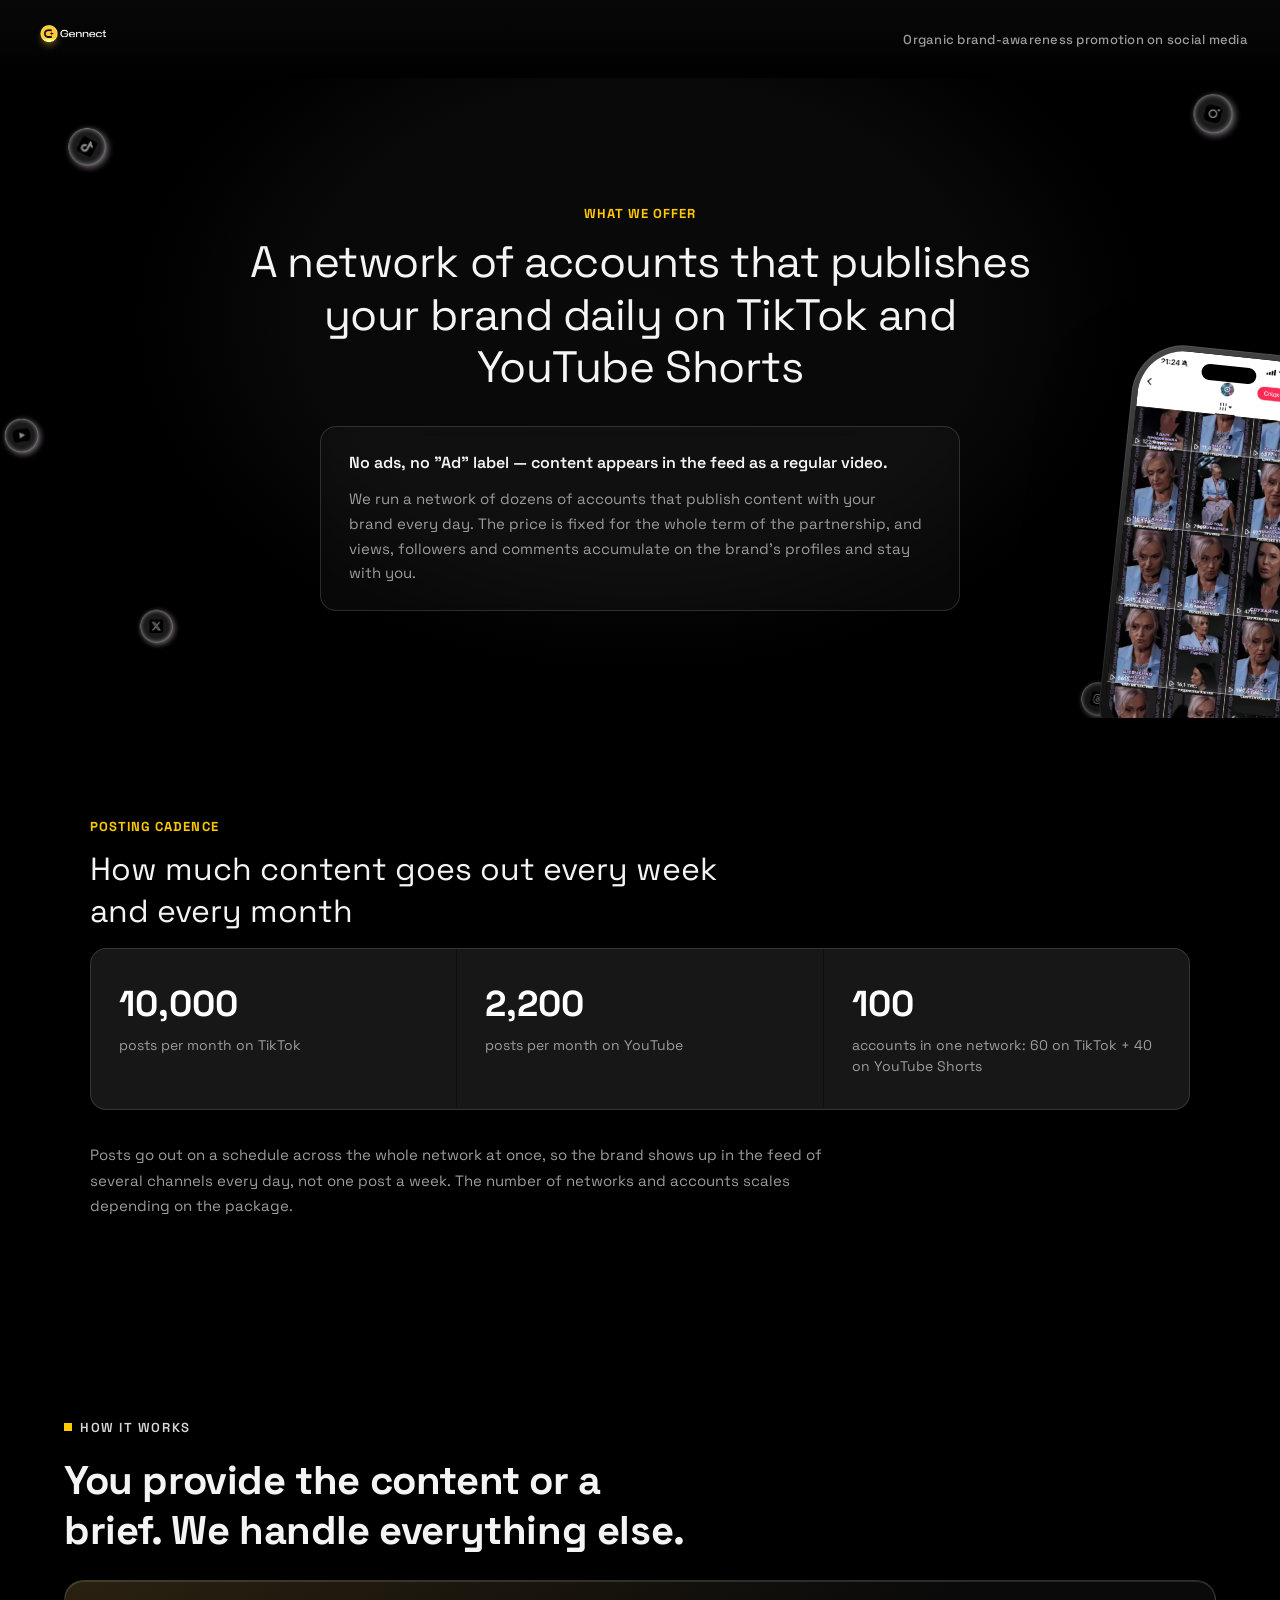
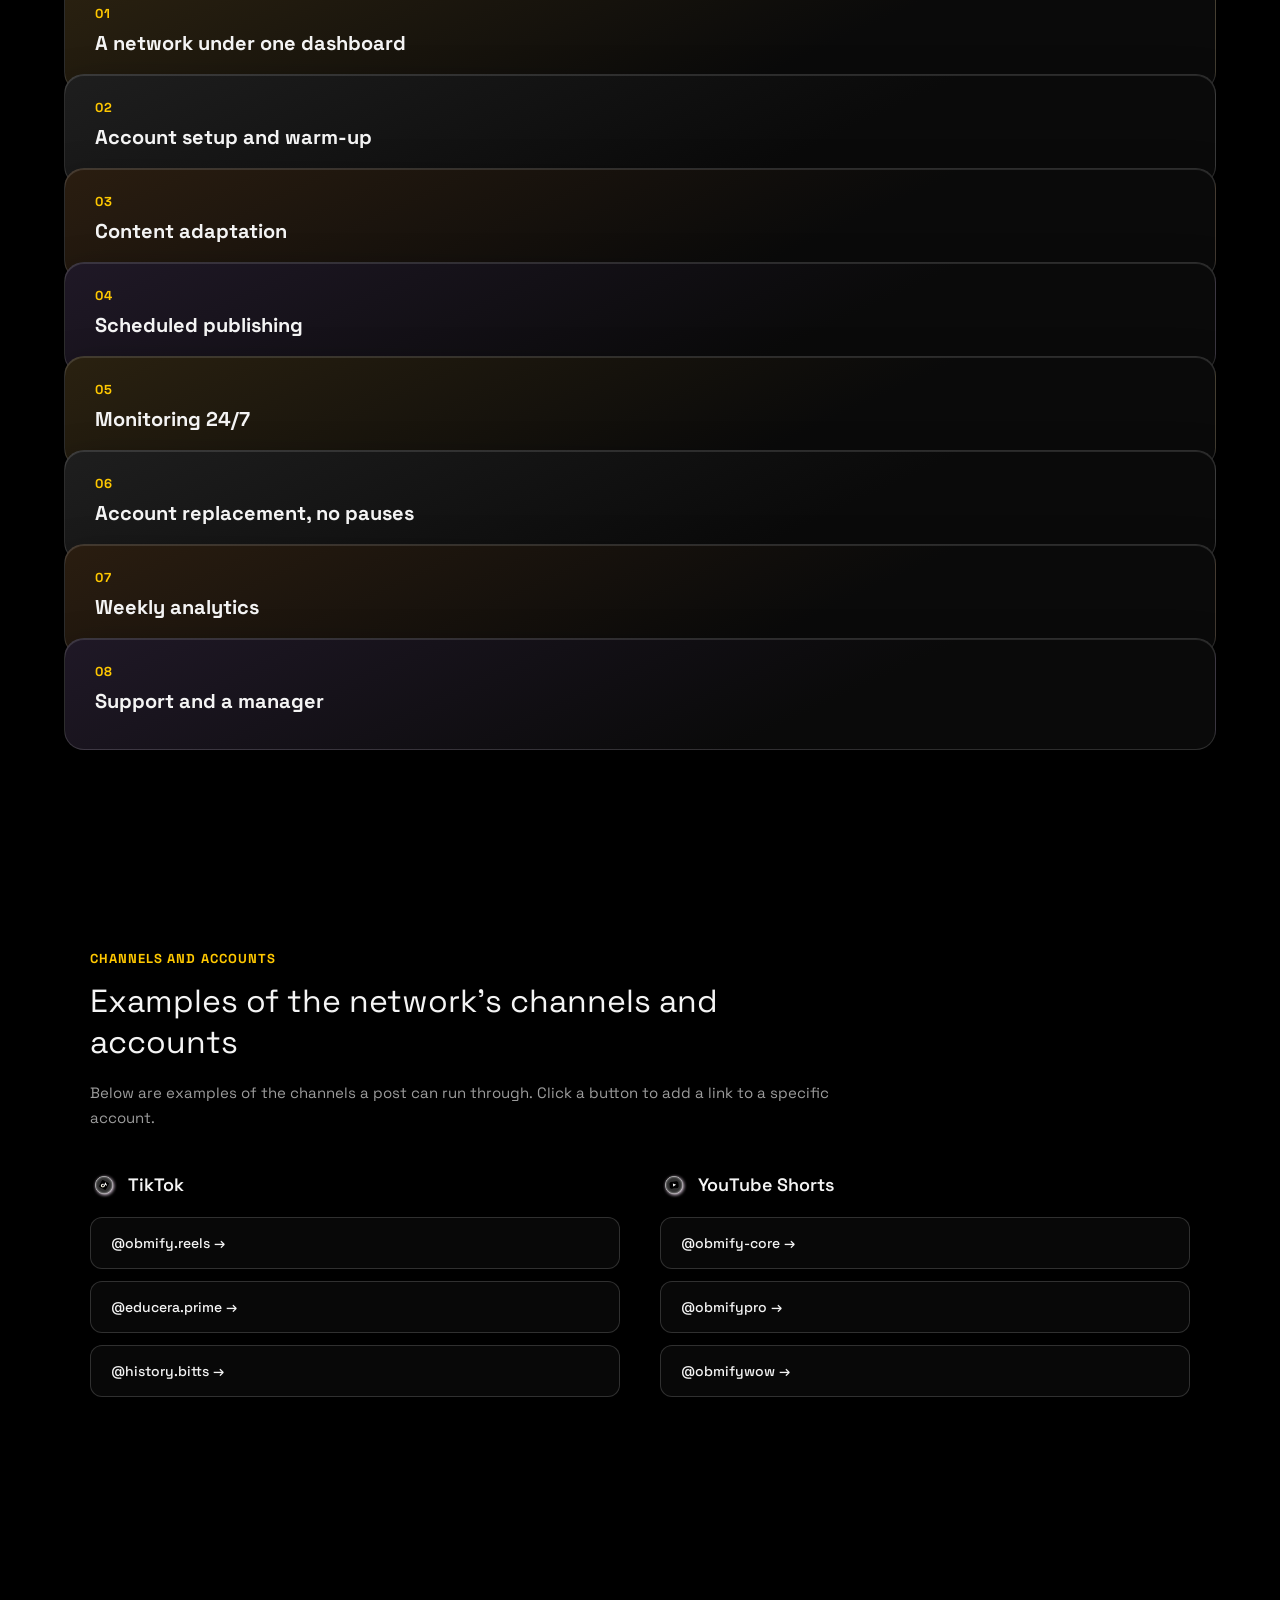
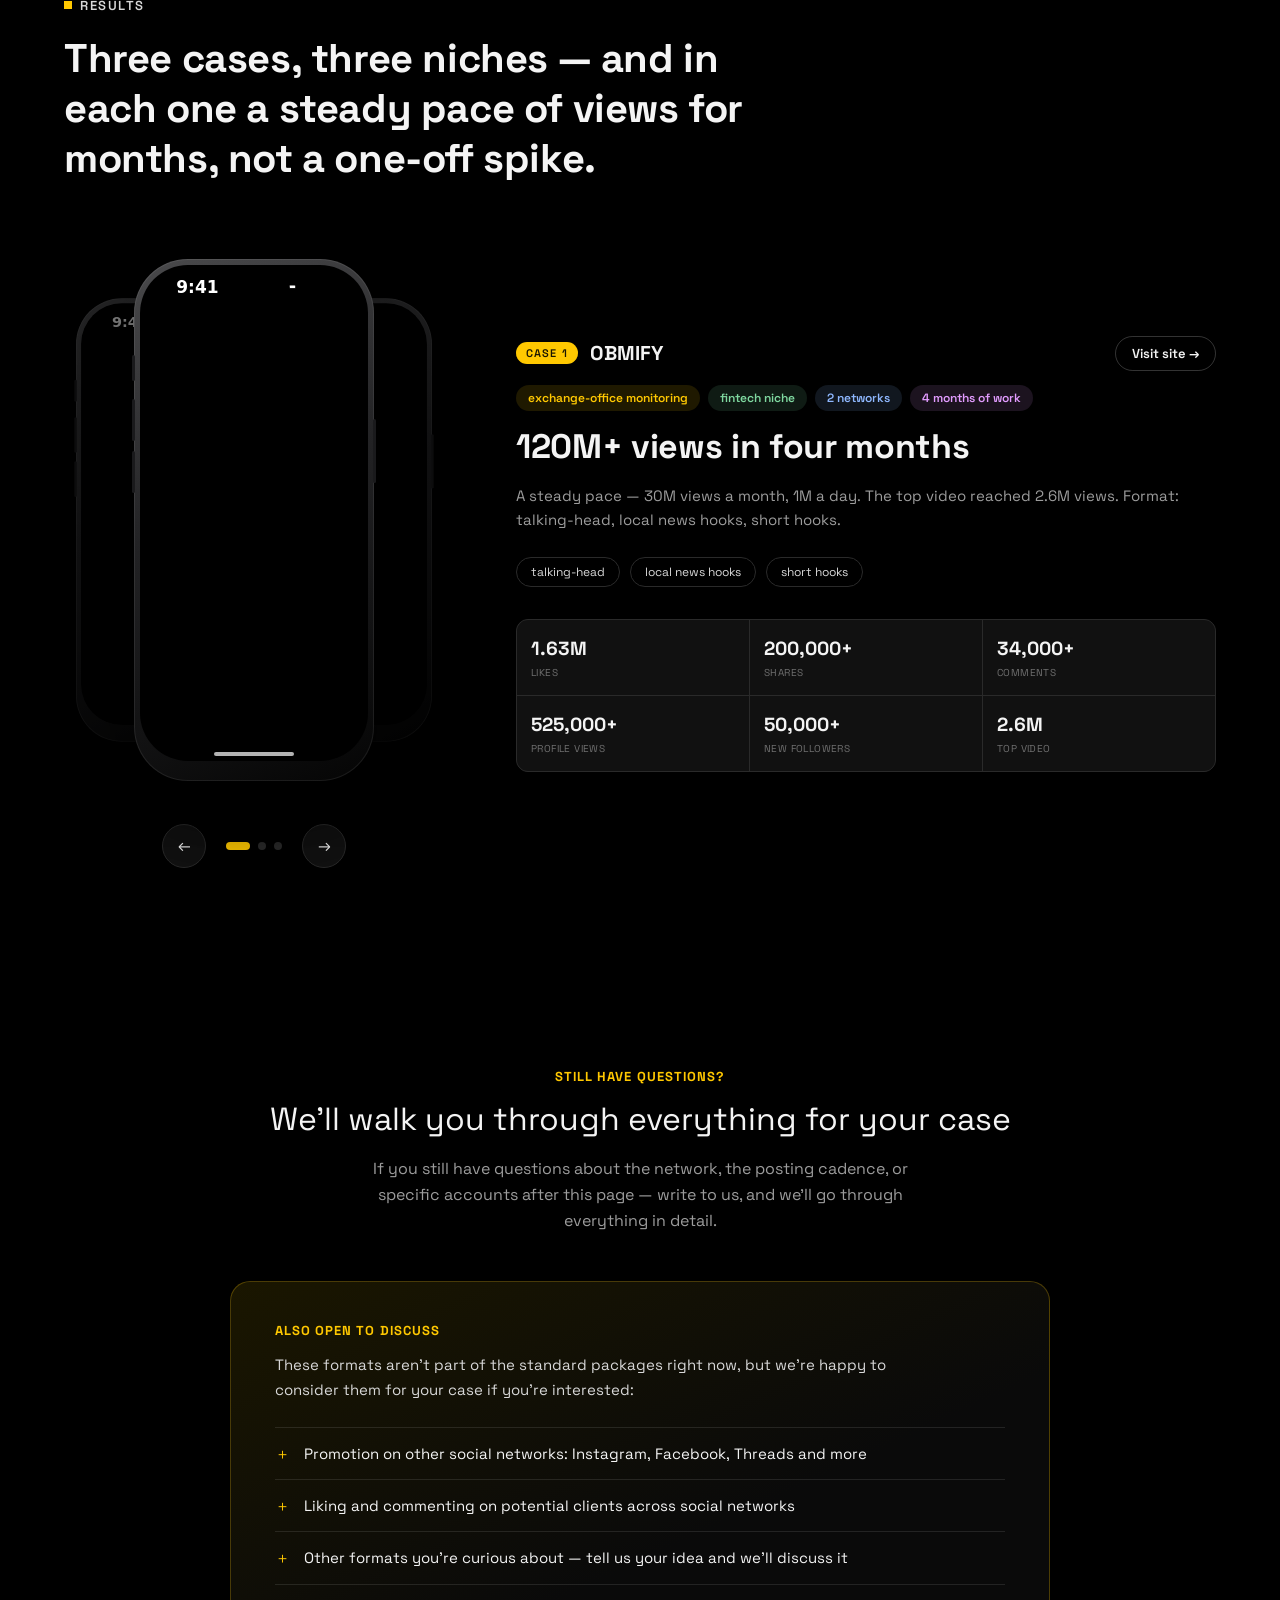
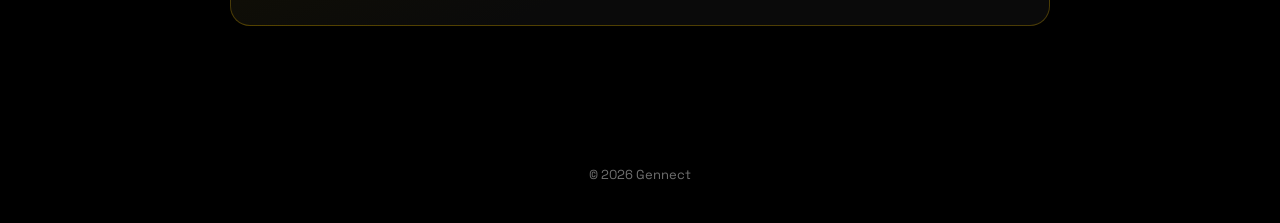
==== commit dbedd7c6: "Animate cadence stats counting up on scroll into view 10,000 / 2,200 / 100 now start at 0 and count " ====
--- a/index.html
+++ b/index.html
@@ -69,15 +69,15 @@
       <h2 class="section-h2 cadence-h2">How much content goes out every week and every month</h2>
       <div class="gpe-grid-3 cadence-grid">
         <div class="cadence-card">
-          <div class="cadence-num">10,000</div>
+          <div class="cadence-num" data-target="10000">0</div>
           <div class="cadence-label">posts per month on TikTok</div>
         </div>
         <div class="cadence-card">
-          <div class="cadence-num">2,200</div>
+          <div class="cadence-num" data-target="2200">0</div>
           <div class="cadence-label">posts per month on YouTube</div>
         </div>
         <div class="cadence-card">
-          <div class="cadence-num">100</div>
+          <div class="cadence-num" data-target="100">0</div>
           <div class="cadence-label">accounts in one network: 60 on TikTok + 40 on YouTube Shorts</div>
         </div>
       </div>
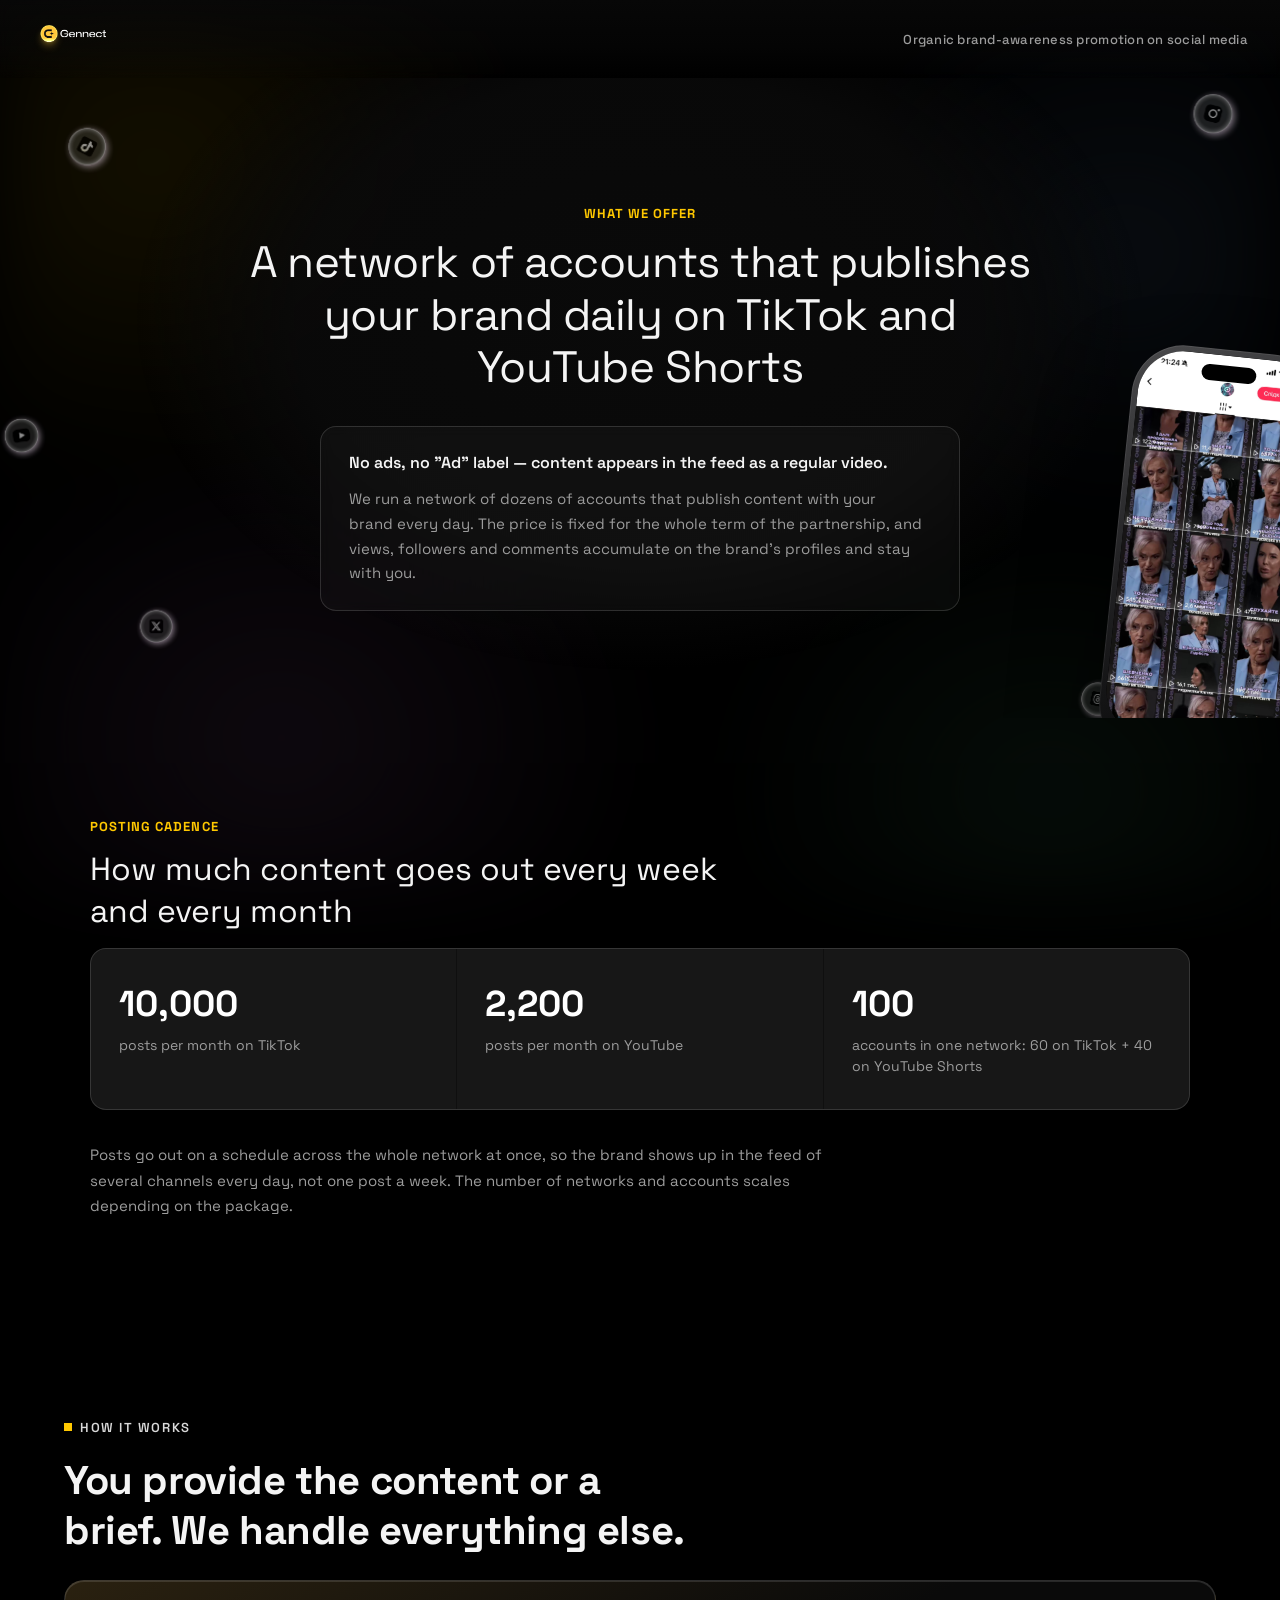
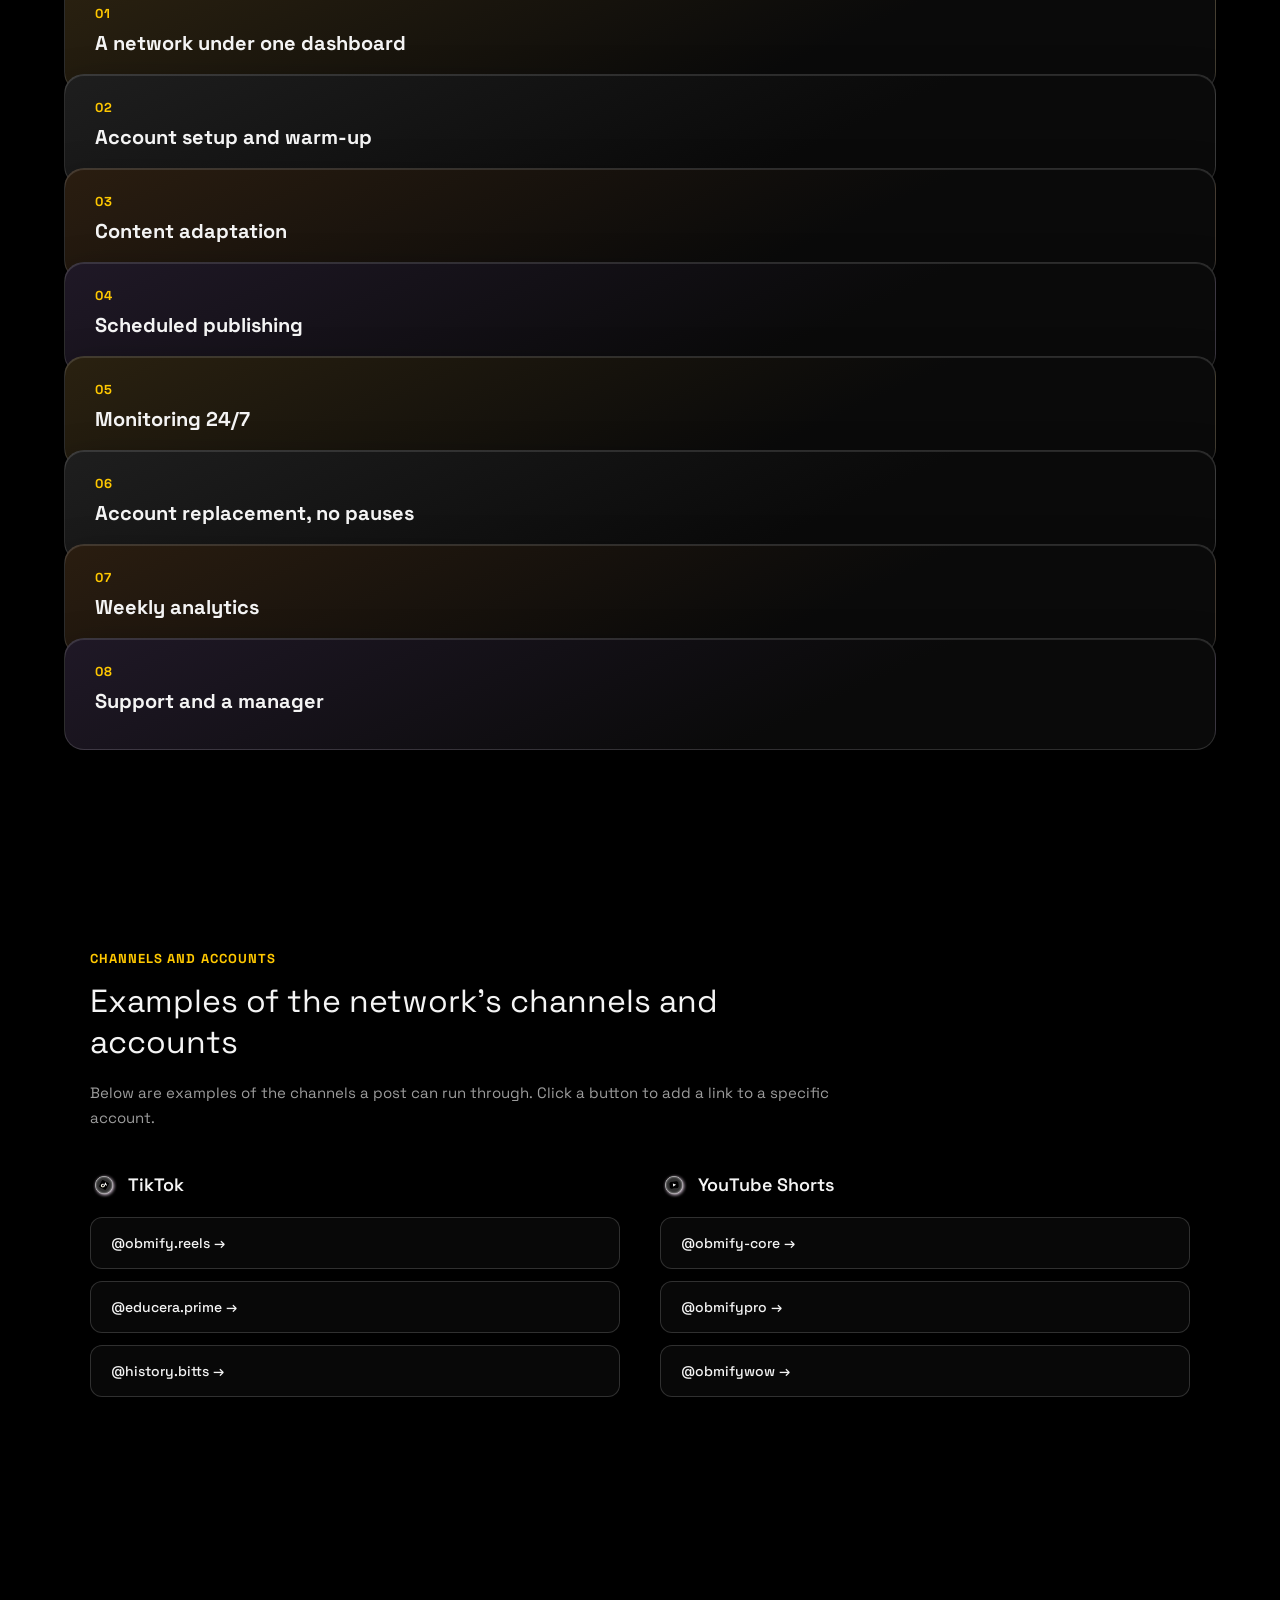
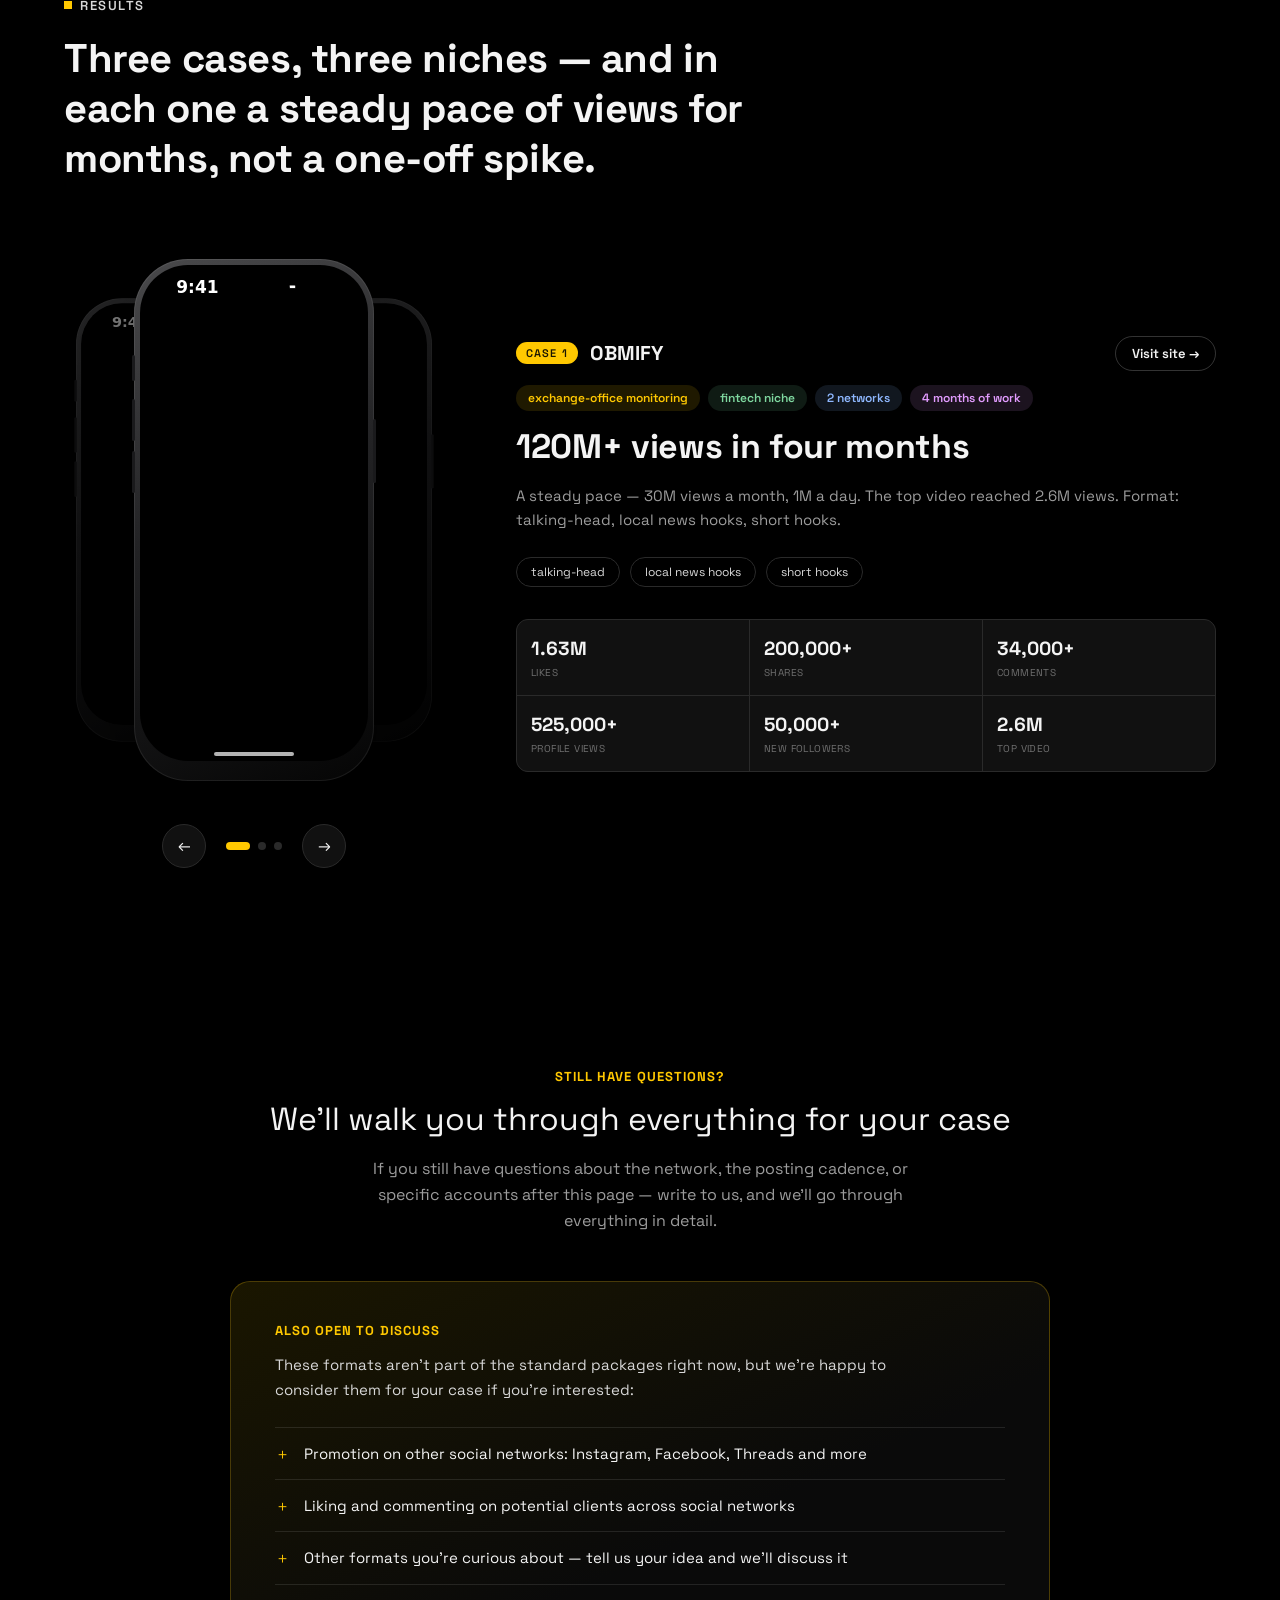
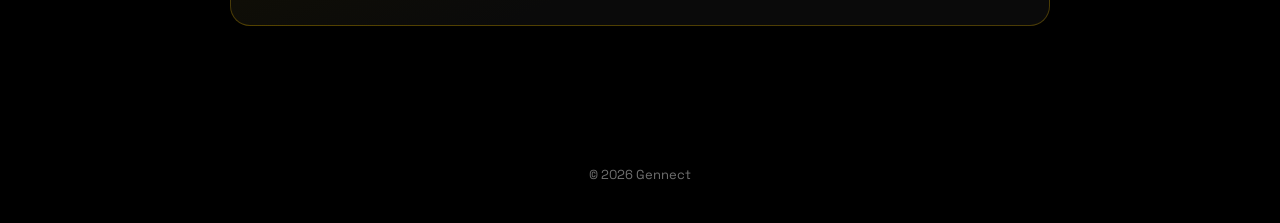
==== commit d1890f40: "Fix how-it-works cards properly, add fixed animated bg glow Found the actual root cause of the black" ====
--- a/index.html
+++ b/index.html
@@ -10,6 +10,7 @@
 <link rel="stylesheet" href="styles.css">
 </head>
 <body>
+<div class="bg-glow" aria-hidden="true"></div>
 <div class="page">
 
   <header class="gpe-header">
--- a/styles.css
+++ b/styles.css
@@ -29,7 +29,35 @@
   to { opacity: 1; transform: translateY(0); }
 }
 
-.page { background: #000000; color: var(--text-1); min-height: 100vh; }
+.page { position: relative; z-index: 1; background: rgba(0, 0, 0, 0.86); color: var(--text-1); min-height: 100vh; }
+
+/* Fixed, barely-visible animated color glow behind the whole page */
+.bg-glow {
+  position: fixed;
+  inset: 0;
+  z-index: 0;
+  pointer-events: none;
+  overflow: hidden;
+  background:
+    radial-gradient(ellipse 640px 520px at 12% 18%, rgba(255, 200, 0, 0.55), transparent 62%),
+    radial-gradient(ellipse 560px 480px at 88% 28%, rgba(143, 184, 255, 0.46), transparent 60%),
+    radial-gradient(ellipse 620px 520px at 22% 82%, rgba(226, 156, 255, 0.42), transparent 60%),
+    radial-gradient(ellipse 560px 480px at 82% 88%, rgba(127, 216, 160, 0.4), transparent 60%);
+  filter: blur(40px) saturate(140%);
+  animation: bgGlowDrift 36s ease-in-out infinite alternate, bgGlowHue 48s linear infinite;
+}
+@keyframes bgGlowDrift {
+  0%   { transform: translate(-2%, -1%) scale(1); }
+  50%  { transform: translate(2%, 2%) scale(1.12); }
+  100% { transform: translate(-1%, 2%) scale(1.04); }
+}
+@keyframes bgGlowHue {
+  from { filter: blur(40px) saturate(140%) hue-rotate(0deg); }
+  to   { filter: blur(40px) saturate(140%) hue-rotate(360deg); }
+}
+@media (prefers-reduced-motion: reduce) {
+  .bg-glow { animation: none; }
+}
 
 .eyebrow {
   font-size: 13px;
@@ -78,6 +106,7 @@
   z-index: 20;
   padding: 0 32px;
   background: linear-gradient(to bottom, rgba(10, 10, 10, 0.7) 0%, rgba(10, 10, 10, 0.4) 60%, transparent 100%);
+  -webkit-backdrop-filter: blur(6px);
   backdrop-filter: blur(6px);
 }
 .header-inner {
@@ -170,6 +199,7 @@
   border: 1px solid rgba(255, 255, 255, 0.14);
   border-radius: 16px;
   background: rgba(255, 255, 255, 0.03);
+  -webkit-backdrop-filter: blur(6px);
   backdrop-filter: blur(6px);
   text-align: left;
 }
@@ -235,7 +265,7 @@
 .cadence-footnote { font-size: 15px; line-height: 1.7; color: var(--text-3); max-width: 760px; margin: 32px 0 0; }
 
 /* HOW IT WORKS */
-.how-section { position: relative; background: #000000; }
+.how-section { position: relative; }
 .how-head { margin-bottom: 24px; }
 .how-stack { display: flex; flex-direction: column; margin-top: 24px; }
 .how-item {
@@ -244,7 +274,7 @@
   border: 1px solid rgba(255, 255, 255, 0.14);
   box-shadow: 0 20px 40px rgba(0, 0, 0, 0.6), inset 0 1px 0 rgba(255, 255, 255, 0.12);
   overflow: hidden;
-  transition: height 0.4s cubic-bezier(.22, .9, .32, 1);
+  transition: height 0.55s cubic-bezier(.25, .1, .25, 1);
   cursor: pointer;
   height: 112px;
 }
@@ -253,14 +283,14 @@
 .how-num-row { display: flex; align-items: center; gap: 12px; margin-bottom: 8px; }
 .how-num { font-size: 13px; font-weight: 700; letter-spacing: 0.06em; color: var(--accent); }
 .how-title { font-size: 20px; font-weight: 700; color: var(--text-1); margin: 0; line-height: 1.3; }
-.how-desc { font-size: 15px; line-height: 1.6; color: var(--text-3); margin: 12px 0 0; max-width: 680px; opacity: 0; transition: opacity 0.3s ease; }
+.how-desc { font-size: 15px; line-height: 1.6; color: var(--text-3); margin: 12px 0 0; max-width: 680px; opacity: 0; transition: opacity 0.45s ease; }
 .how-video-wrap {
   flex: 0 0 260px; width: 260px; height: 190px; border-radius: 14px; overflow: hidden;
-  display: flex; align-items: center; justify-content: center; opacity: 0; transition: opacity 0.35s ease;
-}
-.how-video-wrap video { width: 100%; height: 100%; object-fit: contain; mix-blend-mode: screen; }
-.how-item.is-open .how-desc { opacity: 1; }
-.how-video-wrap.is-visible { opacity: 1; }
+  display: flex; align-items: center; justify-content: center; opacity: 0; transition: opacity 0.45s ease;
+}
+.how-video-wrap video { width: 100%; height: 100%; object-fit: contain; }
+.how-item.is-open .how-desc,
+.how-item.is-open .how-video-wrap { opacity: 1; }
 
 /* CHANNELS */
 .channels-desc { font-size: 15px; line-height: 1.7; color: var(--text-3); max-width: 760px; margin: 0 0 40px; }
@@ -277,7 +307,7 @@
 .channel-links a:hover { border-color: rgba(255, 200, 0, 0.4); color: var(--accent); }
 
 /* CASES */
-.cases-section { position: relative; background: #000000; overflow: hidden; }
+.cases-section { position: relative; overflow: hidden; }
 .cases-h2 { margin: 0 0 56px; max-width: 700px; }
 .phones-stage { position: relative; height: 560px; }
 .case-phone {
@@ -355,11 +385,21 @@
 .footer { padding: 40px 64px; text-align: center; }
 .footer-copy { font-size: 13px; color: var(--text-4); }
 
+/* SCROLL REVEAL */
+.reveal {
+  opacity: 0;
+  transform: translateY(28px);
+  transition: opacity 0.7s cubic-bezier(.22, .9, .32, 1), transform 0.7s cubic-bezier(.22, .9, .32, 1);
+}
+.reveal.reveal-in { opacity: 1; transform: translateY(0); }
+
 @media (max-width: 900px) {
   .gpe-grid-3, .gpe-grid-2, .gpe-cases-grid { grid-template-columns: 1fr !important; }
   .gpe-section { padding: 64px 28px !important; }
   .gpe-hero-h1 { font-size: 34px !important; }
   .how-item-inner { flex-wrap: wrap; }
+  .phones-stage { display: none; }
+  .cases-nav { margin-top: 0; }
 }
 
 @media (max-width: 640px) {
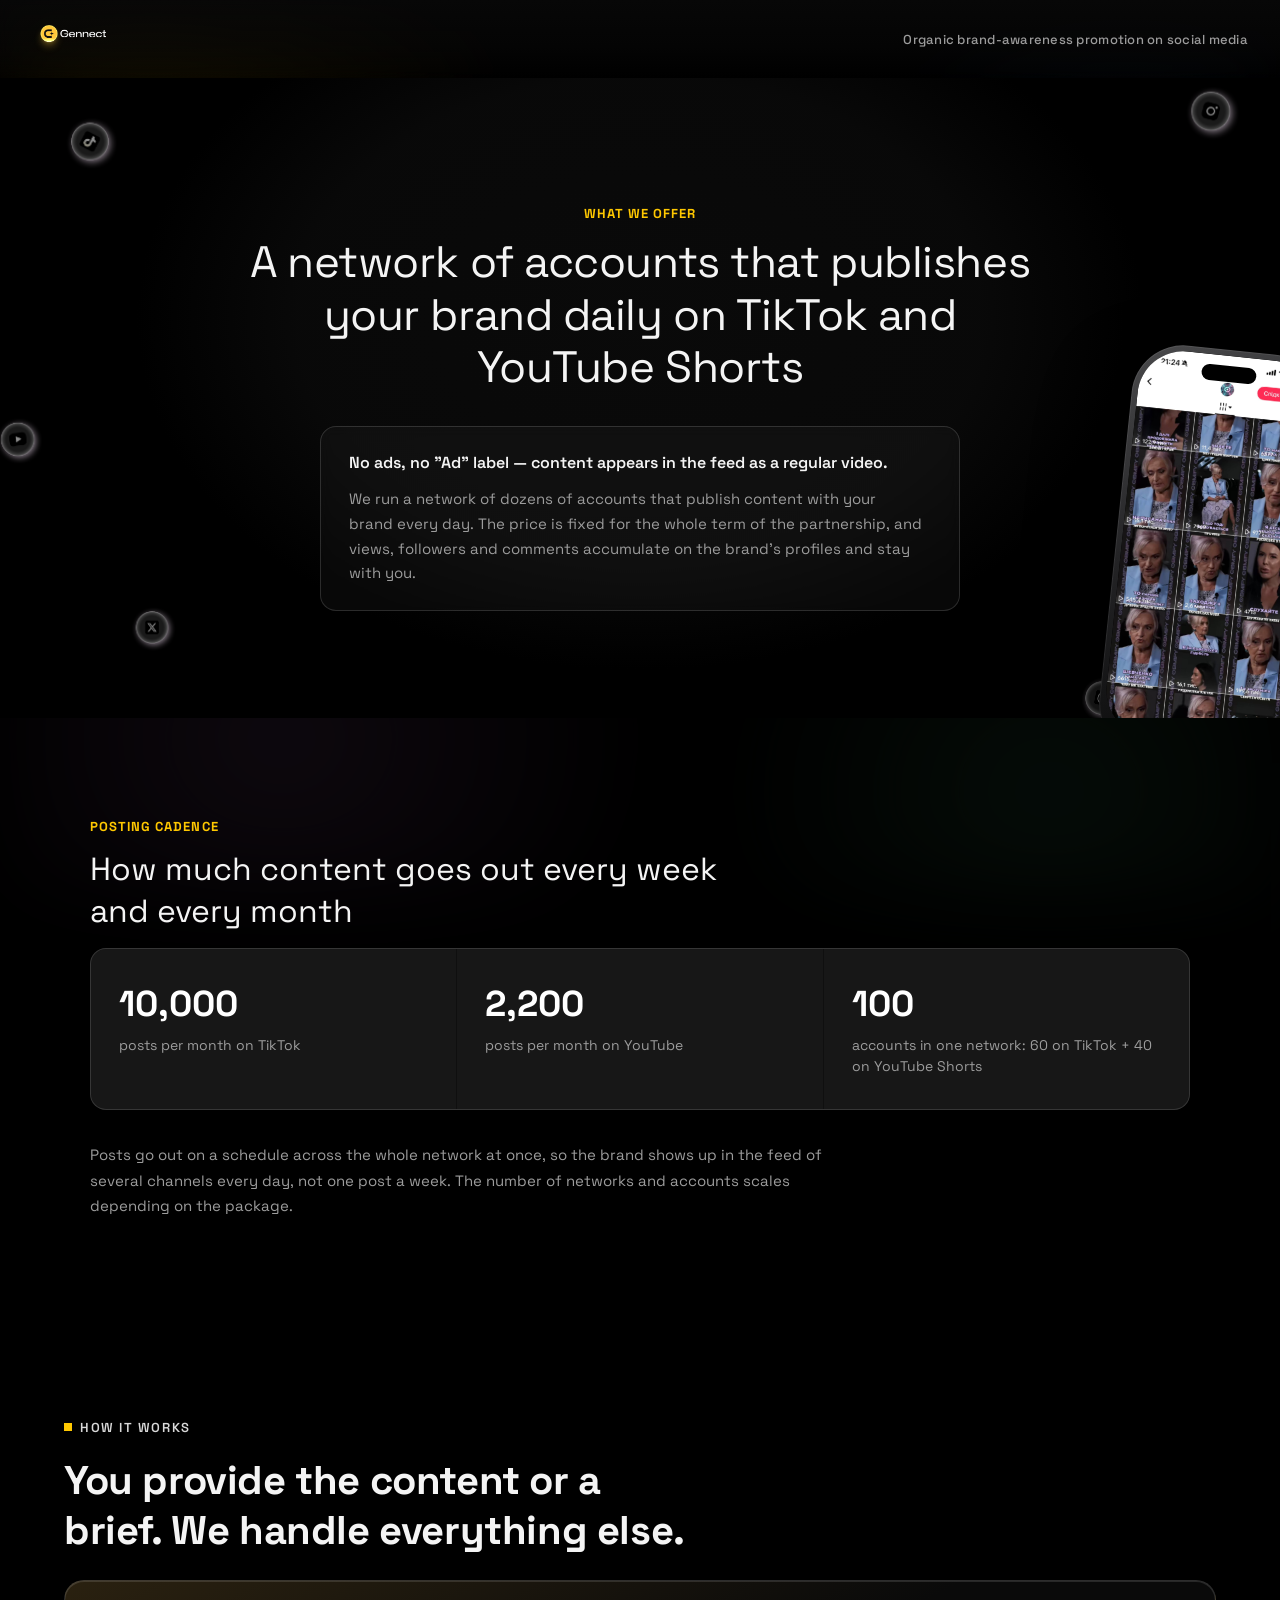
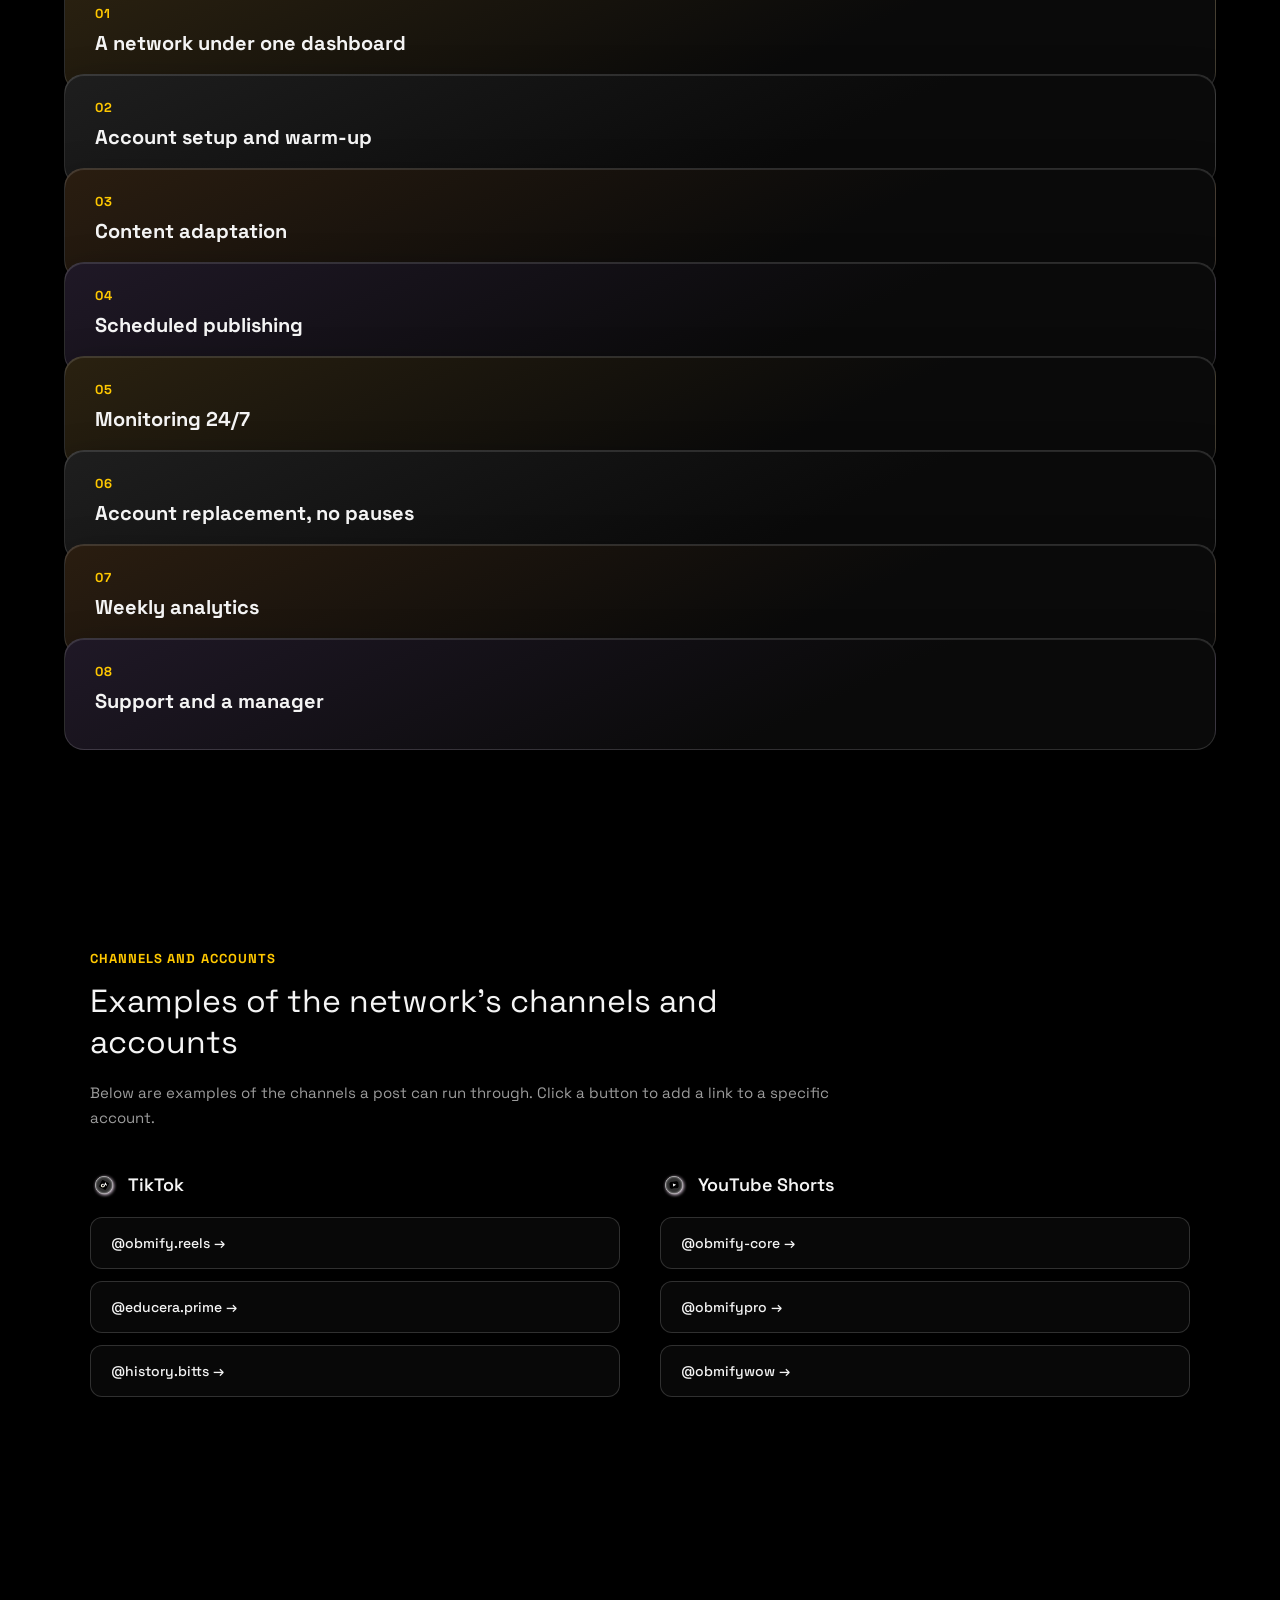
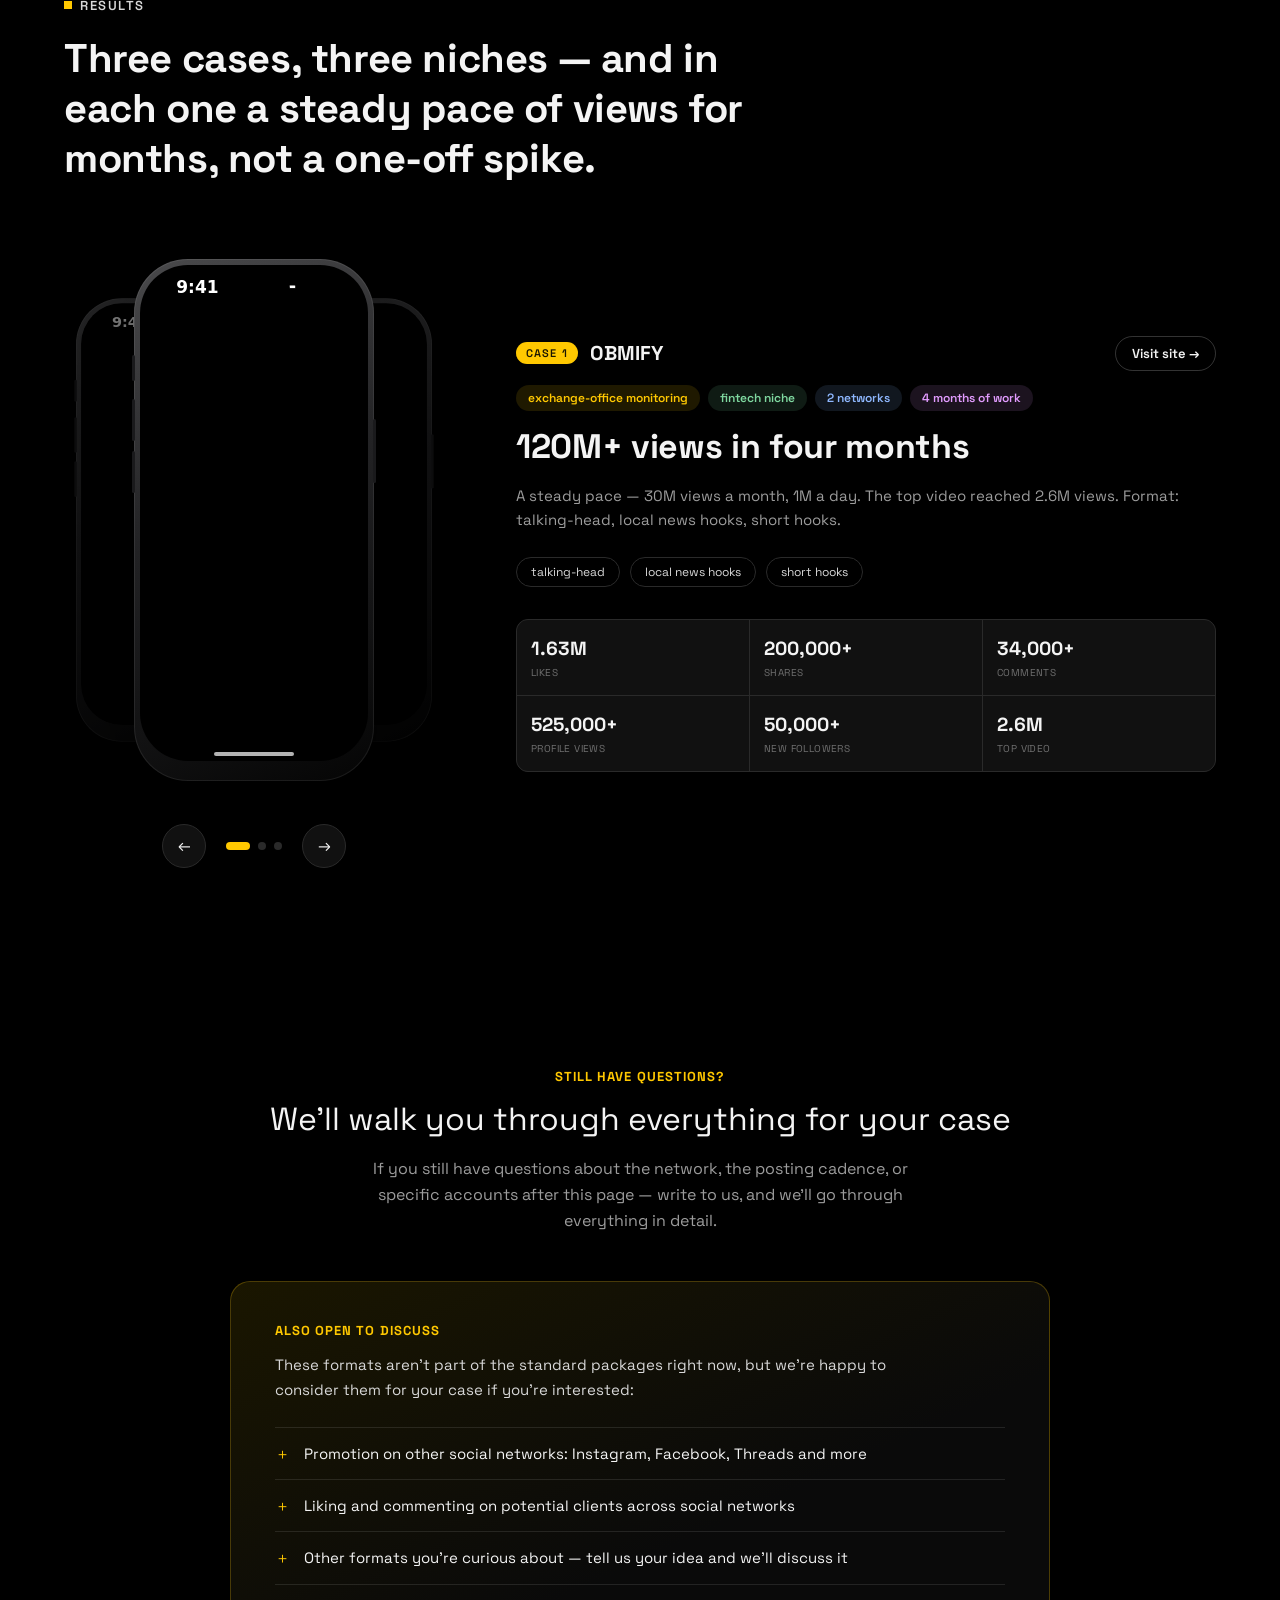
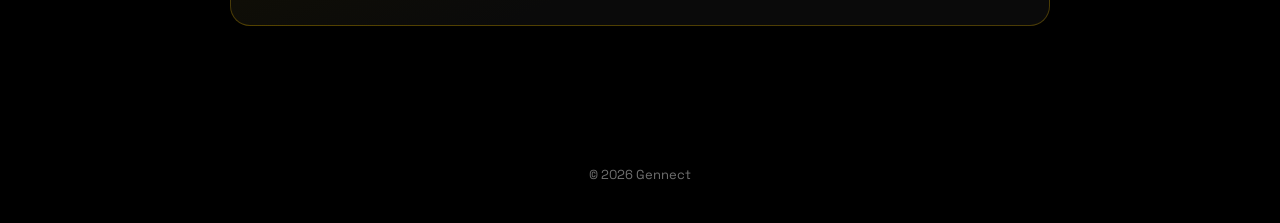
==== commit 34c79d80: "Mobile cases nav placement, overscroll fix, single-open accordion, black hero - Cases block (mobile)" ====
--- a/index.html
+++ b/index.html
@@ -131,7 +131,7 @@
       <h2 class="section-h2-lg cases-h2">Three cases, three niches — and in each one a steady pace of views for months, not a one-off spike.</h2>
 
       <div class="gpe-cases-grid">
-        <div>
+        <div class="cases-visual">
           <div class="phones-stage" id="phonesStage"></div>
           <div class="cases-nav">
             <button class="nav-btn" id="prevCase" aria-label="Previous case">←</button>
--- a/styles.css
+++ b/styles.css
@@ -12,12 +12,17 @@
 
 * { box-sizing: border-box; font-family: 'Space Grotesk', sans-serif; }
 
-html { scroll-behavior: smooth; }
+html {
+  scroll-behavior: smooth;
+  background: #000000;
+  overscroll-behavior-y: none;
+}
 
 body {
   margin: 0;
   background: #000000;
   overflow-x: hidden;
+  overscroll-behavior-y: none;
 }
 
 a { color: var(--accent); text-decoration: none; }
@@ -138,6 +143,7 @@
   justify-content: center;
   text-align: center;
   overflow: hidden;
+  background: #000000;
 }
 .hero-video-wrap {
   position: absolute;
@@ -400,6 +406,8 @@
   .how-item-inner { flex-wrap: wrap; }
   .phones-stage { display: none; }
   .cases-nav { margin-top: 0; }
+  .cases-visual { order: 2; margin-top: 24px; }
+  .case-detail { order: 1; }
 }
 
 @media (max-width: 640px) {
